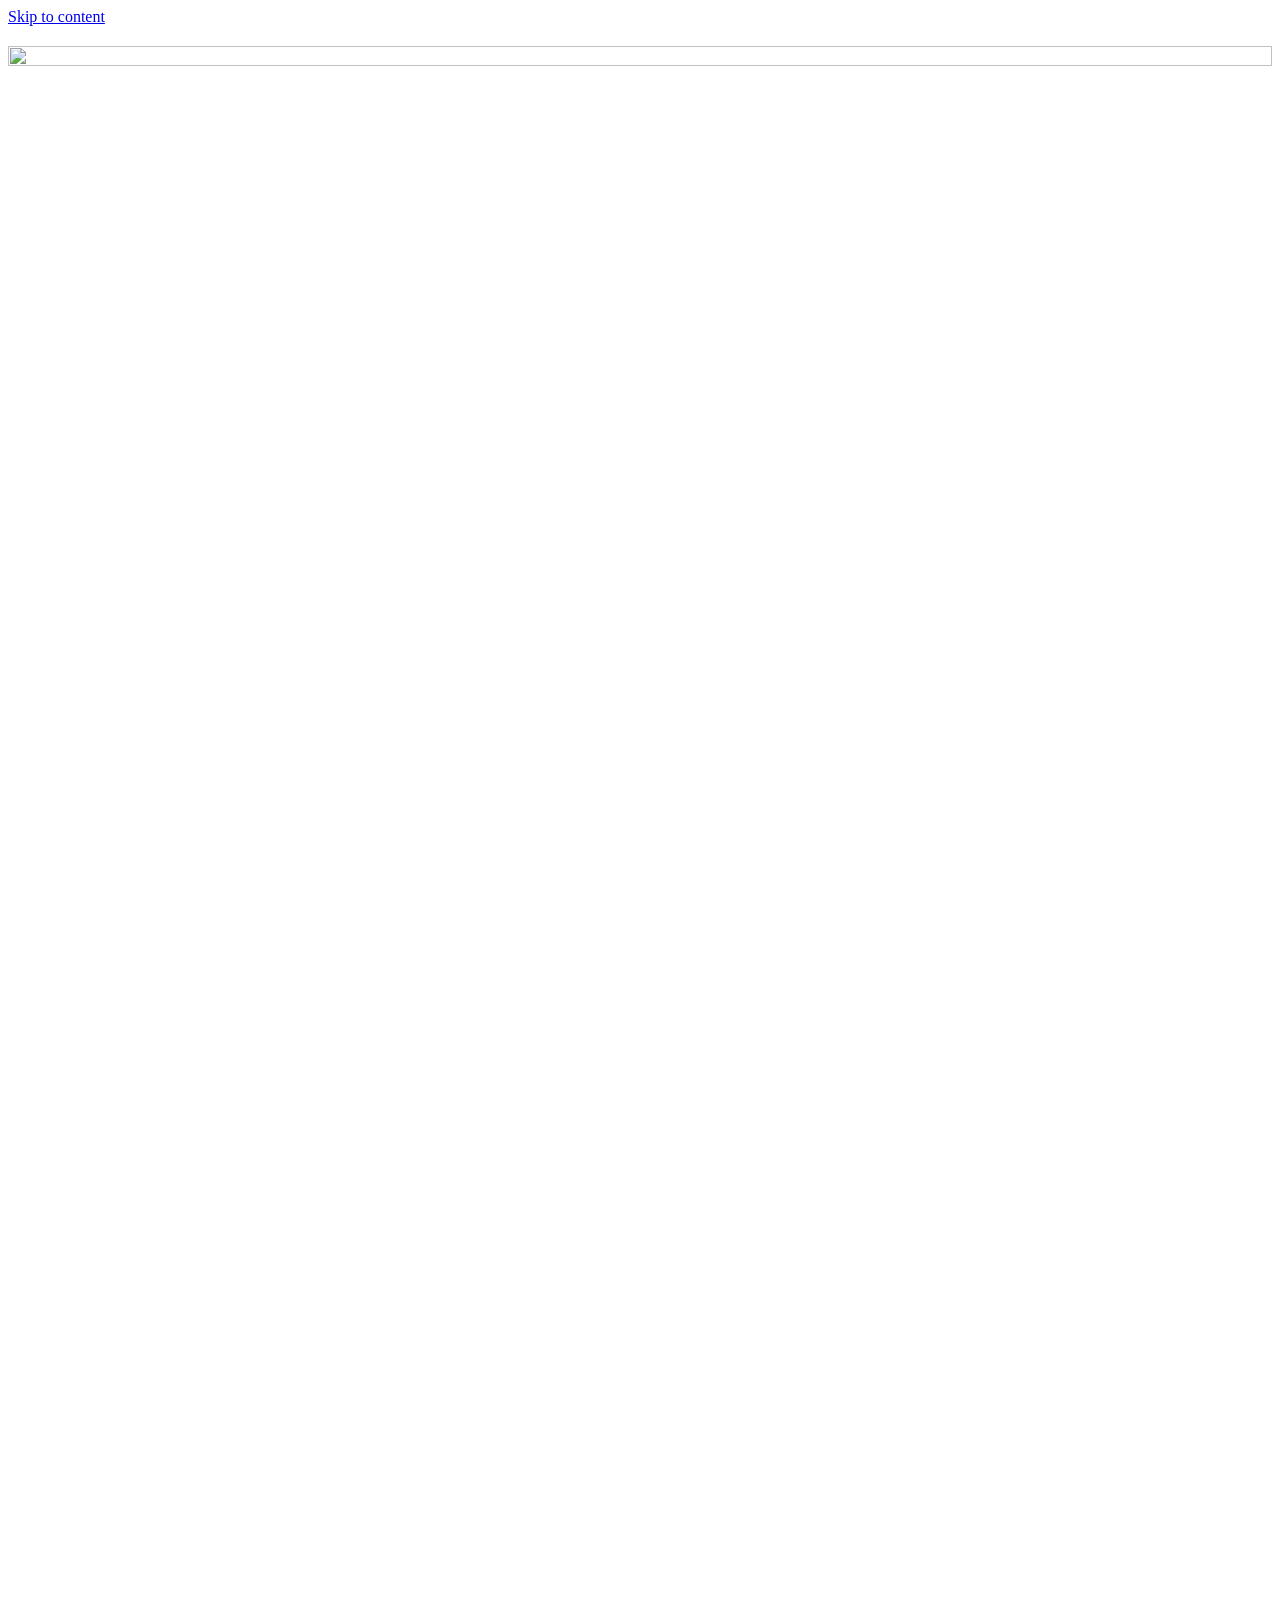
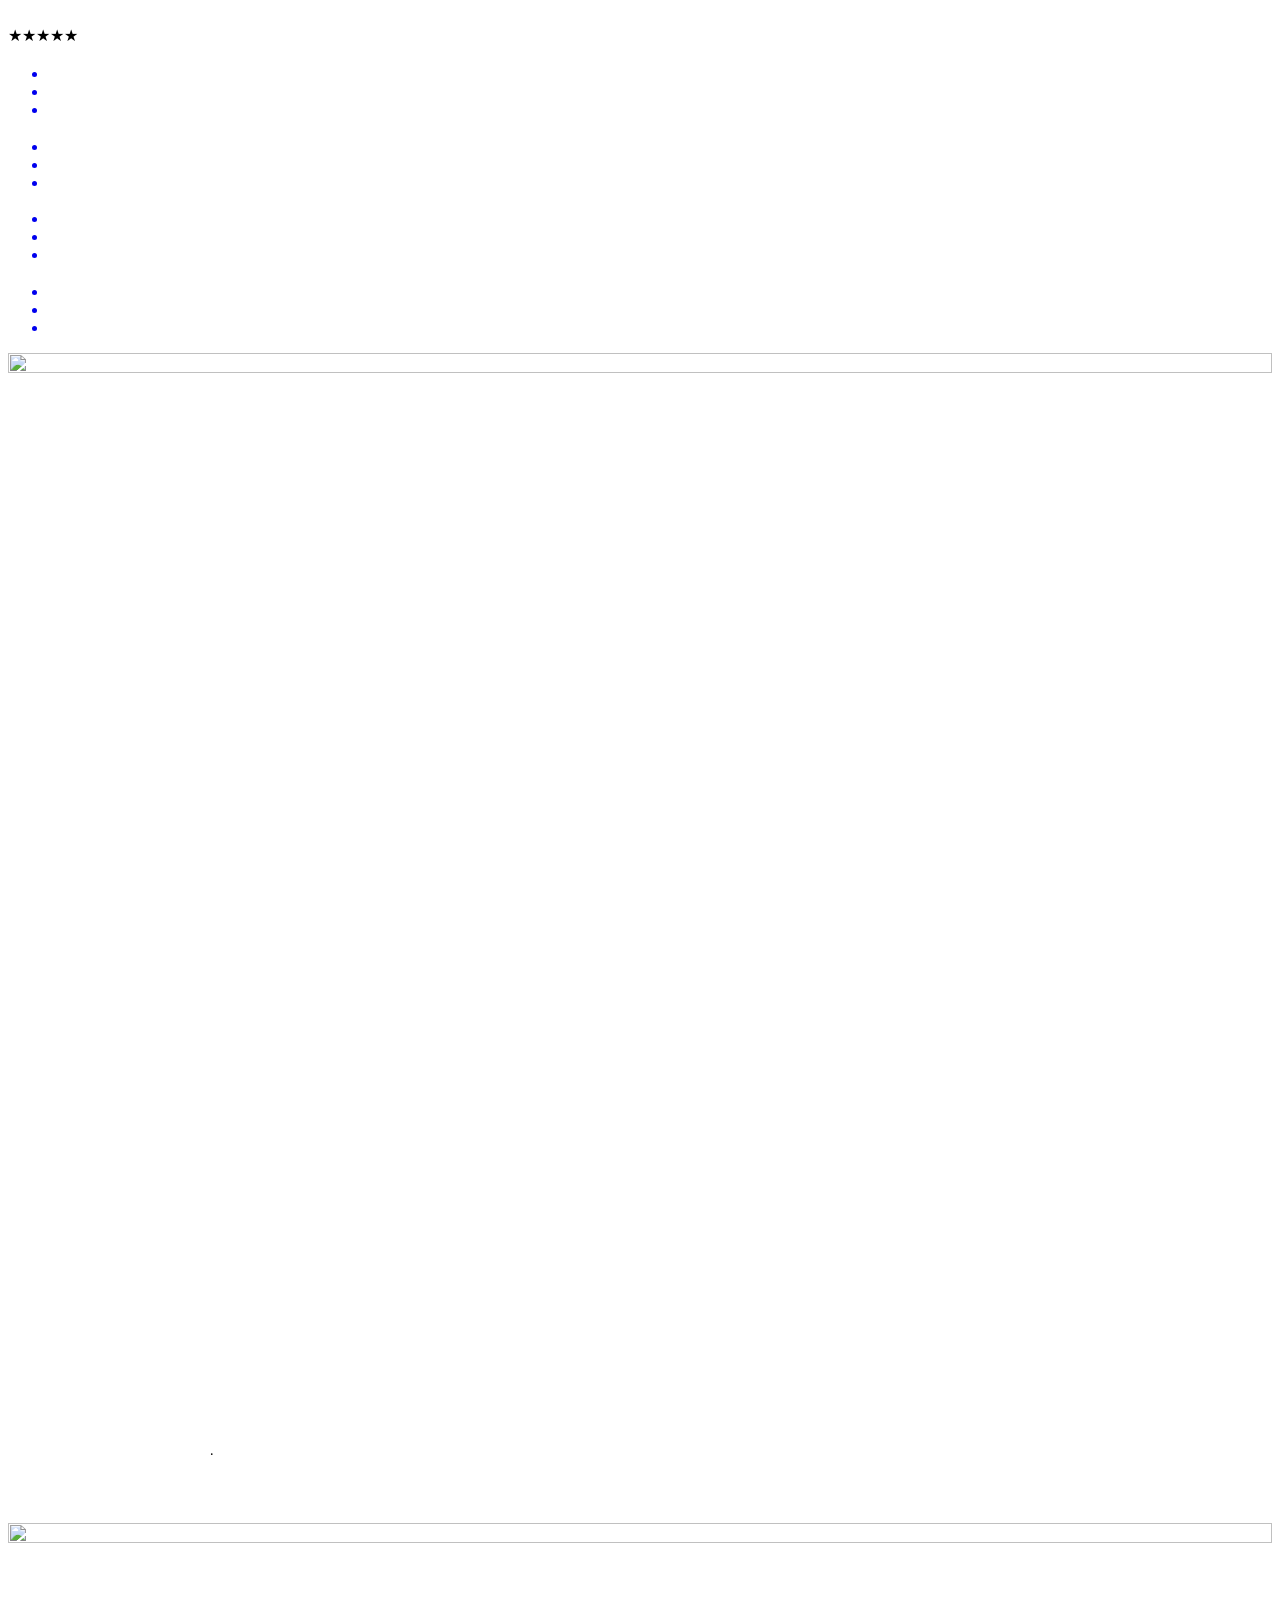
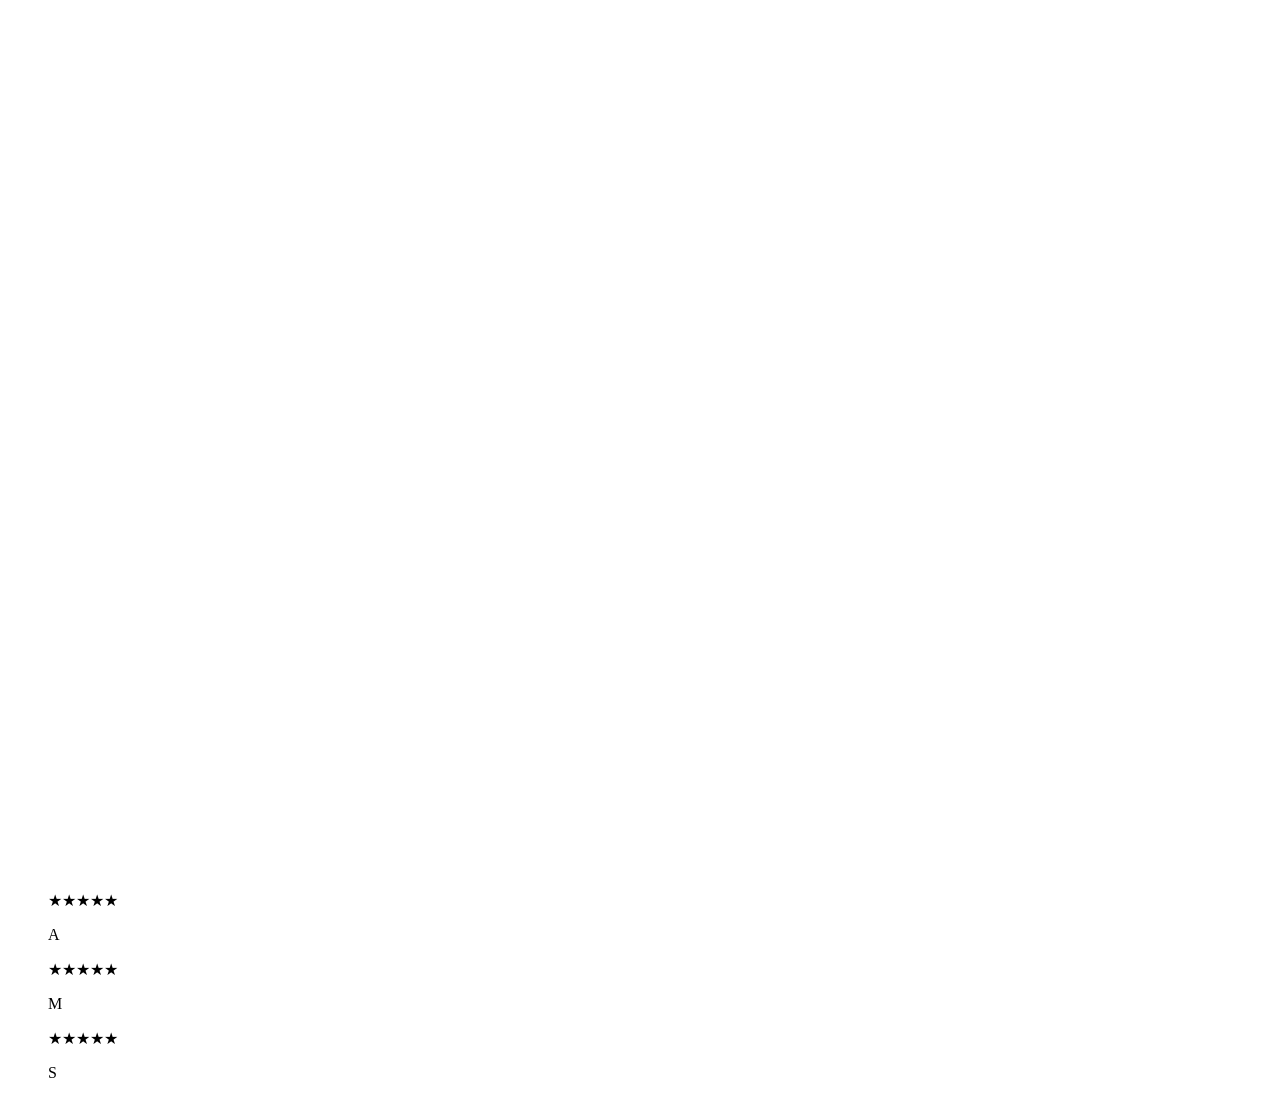
==== index.html @ 70709f26 "Add files via upload" ====
<!DOCTYPE html>
<html lang="en" dir="ltr">
<head>
<meta charset="utf-8">
<meta name="viewport" content="width=device-width, initial-scale=1">
<title data-i18n="home.title">Claris Dental Clinic</title>
<meta name="description" data-i18n-attr="content:home.desc" content="Claris Dental Clinic">
<meta name="theme-color" content="#14110D">
<meta property="og:type" content="website">
<meta property="og:title" data-i18n-attr="content:home.title" content="Claris Dental Clinic">
<meta property="og:description" data-i18n-attr="content:home.desc" content="Claris Dental Clinic">
<link rel="icon" href="assets/img/favicon.svg" type="image/svg+xml">
<link rel="preconnect" href="https://fonts.googleapis.com">
<link rel="preconnect" href="https://fonts.gstatic.com" crossorigin>
<link href="https://fonts.googleapis.com/css2?family=Bodoni+Moda:ital,opsz,wght@0,6..96,400..700;1,6..96,400..600&family=IBM+Plex+Sans+Arabic:wght@300;400;500;600;700&family=Inter:wght@300..700&family=Reem+Kufi:wght@400..700&display=swap" rel="stylesheet">
<link rel="stylesheet" href="assets/css/style.css">
</head>
<body data-page="index.html">
<a class="skip" href="#main">Skip to content</a>
<div id="siteHeaderMount"></div>
<main id="main">

<!-- ================= HERO ================= -->
<section class="hero">
  <div class="container hero__inner">
    <div class="reveal">
      <p class="hero__tagline" data-i18n="brand.tagline"></p>
      <h1 class="h1" data-i18n="home.hero.title"></h1>
      <p class="lead" data-i18n="home.hero.lead"></p>
      <div class="hero__actions">
        <a href="contact.html" class="btn btn--lg" data-i18n="cta.book"></a>
        <a href="cases.html" class="btn btn--ghost btn--lg" data-i18n="cta.viewCases"></a>
      </div>
      <div class="hero__trust">
        <div><b data-count data-i18n="home.stat1n"></b><span data-i18n="home.stat1"></span></div>
        <div><b data-count data-i18n="home.stat2n"></b><span data-i18n="home.stat2"></span></div>
        <div><b data-i18n="home.stat3n"></b><span data-i18n="home.stat3"></span></div>
      </div>
    </div>
    <div class="hero__media reveal" data-d="2">
      <img src="assets/img/clinic/hero.jpg" alt="" style="border-radius:var(--r-xl);aspect-ratio:4/5;object-fit:cover;box-shadow:var(--shadow-lg);width:100%">
      <div class="hero__badge">
        <div>
          <div class="stars">★★★★★</div>
          <b data-i18n="home.hero.badgeTitle"></b>
          <span data-i18n="home.hero.badgeSub"></span>
        </div>
      </div>
    </div>
  </div>
</section>

<!-- ================= SERVICES ================= -->
<section class="section section--alt">
  <div class="container">
    <div class="shead shead--split reveal">
      <div>
        <p class="eyebrow" data-i18n="home.svc.eyebrow"></p>
        <h2 class="h2" data-i18n="home.svc.title"></h2>
        <p class="lead" style="margin-top:18px" data-i18n="home.svc.lead"></p>
      </div>
      <a href="services.html" class="link-arrow"><span data-i18n="cta.allServices"></span><span data-icon="arrow"></span></a>
    </div>
    <div class="grid g-4">
      <a href="services.html#cosmetic" class="card reveal" data-d="1">
        <div class="card__icon" data-icon="tooth"></div>
        <h3 data-i18n="svc.cos.name"></h3>
        <p data-i18n="svc.cos.desc"></p>
        <ul class="card__list">
          <li data-i18n="svc.cos.l1"></li><li data-i18n="svc.cos.l3"></li><li data-i18n="svc.cos.l4"></li>
        </ul>
        <span class="link-arrow"><span data-i18n="common.learnMore"></span><span data-icon="arrow"></span></span>
      </a>
      <a href="services.html#implants" class="card reveal" data-d="2">
        <div class="card__icon" data-icon="implant"></div>
        <h3 data-i18n="svc.imp.name"></h3>
        <p data-i18n="svc.imp.desc"></p>
        <ul class="card__list">
          <li data-i18n="svc.imp.l1"></li><li data-i18n="svc.imp.l3"></li><li data-i18n="svc.imp.l4"></li>
        </ul>
        <span class="link-arrow"><span data-i18n="common.learnMore"></span><span data-icon="arrow"></span></span>
      </a>
      <a href="services.html#ortho" class="card reveal" data-d="3">
        <div class="card__icon" data-icon="align"></div>
        <h3 data-i18n="svc.ort.name"></h3>
        <p data-i18n="svc.ort.desc"></p>
        <ul class="card__list">
          <li data-i18n="svc.ort.l1"></li><li data-i18n="svc.ort.l2"></li><li data-i18n="svc.ort.l4"></li>
        </ul>
        <span class="link-arrow"><span data-i18n="common.learnMore"></span><span data-icon="arrow"></span></span>
      </a>
      <a href="services.html#general" class="card reveal" data-d="4">
        <div class="card__icon" data-icon="shield"></div>
        <h3 data-i18n="svc.gen.name"></h3>
        <p data-i18n="svc.gen.desc"></p>
        <ul class="card__list">
          <li data-i18n="svc.gen.l1"></li><li data-i18n="svc.gen.l2"></li><li data-i18n="svc.gen.l4"></li>
        </ul>
        <span class="link-arrow"><span data-i18n="common.learnMore"></span><span data-icon="arrow"></span></span>
      </a>
    </div>
  </div>
</section>

<!-- ================= WHY ================= -->
<section class="section">
  <div class="container split">
    <div class="reveal">
      <img src="assets/img/clinic/room.jpg" alt="" style="border-radius:var(--r-xl);aspect-ratio:4/3;object-fit:cover;width:100%;box-shadow:var(--shadow)">
    </div>
    <div class="reveal" data-d="2">
      <p class="eyebrow" data-i18n="home.why.eyebrow"></p>
      <h2 class="h2" data-i18n="home.why.title"></h2>
      <p class="lead" style="margin-top:18px" data-i18n="home.why.lead"></p>
      <div class="ticks">
        <div class="tick"><span data-icon="check"></span><span><b data-i18n="home.why.p1"></b><br><span class="muted" data-i18n="home.why.p1d"></span></span></div>
        <div class="tick"><span data-icon="check"></span><span><b data-i18n="home.why.p2"></b><br><span class="muted" data-i18n="home.why.p2d"></span></span></div>
        <div class="tick"><span data-icon="check"></span><span><b data-i18n="home.why.p3"></b><br><span class="muted" data-i18n="home.why.p3d"></span></span></div>
        <div class="tick"><span data-icon="check"></span><span><b data-i18n="home.why.p4"></b><br><span class="muted" data-i18n="home.why.p4d"></span></span></div>
      </div>
    </div>
  </div>
</section>

<!-- ================= BEFORE / AFTER ================= -->
<section class="section section--alt">
  <div class="container">
    <div class="shead shead--center reveal">
      <p class="eyebrow" data-i18n="home.ba.eyebrow"></p>
      <h2 class="h2" data-i18n="home.ba.title"></h2>
      <p class="lead" data-i18n="home.ba.lead"></p>
    </div>
    <div class="reveal" data-d="2" style="max-width:860px;margin-inline:auto">
      <div class="ba">
        <img class="ba__img" src="assets/img/cases/case-01-before.jpg" alt="">
        <img class="ba__img ba__after" src="assets/img/cases/case-01-after.jpg" alt="">
        <span class="ba__tag ba__tag--b" data-i18n="common.before"></span>
        <span class="ba__tag ba__tag--a" data-i18n="common.after"></span>
        <span class="ba__handle"></span>
        <span class="ba__knob" data-icon="drag"></span>
      </div>
      <p class="muted center" style="margin-top:16px;font-size:14px"><span data-i18n="home.ba.case"></span> · <span data-i18n="common.drag"></span></p>
      <div class="center" style="margin-top:26px"><a href="cases.html" class="btn btn--ghost" data-i18n="cta.viewCases"></a></div>
    </div>
  </div>
</section>

<!-- ================= STEPS ================= -->
<section class="section">
  <div class="container split" style="align-items:start">
    <div class="reveal">
      <p class="eyebrow" data-i18n="home.steps.eyebrow"></p>
      <h2 class="h2" data-i18n="home.steps.title"></h2>
      <img src="assets/img/clinic/tech.jpg" alt="" style="border-radius:var(--r-xl);aspect-ratio:4/3;object-fit:cover;width:100%;margin-top:34px;box-shadow:var(--shadow-sm)">
    </div>
    <div class="steps reveal" data-d="2">
      <div class="step"><div class="step__n"></div><div><h3 data-i18n="home.steps.s1"></h3><p data-i18n="home.steps.s1d"></p></div></div>
      <div class="step"><div class="step__n"></div><div><h3 data-i18n="home.steps.s2"></h3><p data-i18n="home.steps.s2d"></p></div></div>
      <div class="step"><div class="step__n"></div><div><h3 data-i18n="home.steps.s3"></h3><p data-i18n="home.steps.s3d"></p></div></div>
      <div class="step"><div class="step__n"></div><div><h3 data-i18n="home.steps.s4"></h3><p data-i18n="home.steps.s4d"></p></div></div>
    </div>
  </div>
</section>

<!-- ================= TESTIMONIALS ================= -->
<section class="section section--alt">
  <div class="container">
    <div class="shead shead--center reveal">
      <p class="eyebrow" data-i18n="home.testi.eyebrow"></p>
      <h2 class="h2" data-i18n="home.testi.title"></h2>
      <p class="lead" data-i18n="home.testi.lead"></p>
    </div>
    <div class="grid g-3">
      <blockquote class="quote reveal" data-d="1">
        <div class="stars">★★★★★</div><p data-i18n="home.testi.q1"></p>
        <footer><span class="avatar">A</span><span><cite data-i18n="home.testi.n1"></cite><small data-i18n="home.testi.r1"></small></span></footer>
      </blockquote>
      <blockquote class="quote reveal" data-d="2">
        <div class="stars">★★★★★</div><p data-i18n="home.testi.q2"></p>
        <footer><span class="avatar">M</span><span><cite data-i18n="home.testi.n2"></cite><small data-i18n="home.testi.r2"></small></span></footer>
      </blockquote>
      <blockquote class="quote reveal" data-d="3">
        <div class="stars">★★★★★</div><p data-i18n="home.testi.q3"></p>
        <footer><span class="avatar">S</span><span><cite data-i18n="home.testi.n3"></cite><small data-i18n="home.testi.r3"></small></span></footer>
      </blockquote>
    </div>
  </div>
</section>

<!-- ================= CTA ================= -->
<section class="section section--tight">
  <div class="container">
    <div class="cta reveal">
      <div class="cta__inner">
        <div>
          
          <h2 class="h2" data-i18n="home.cta.title"></h2>
          <p data-i18n="home.cta.lead"></p>
        </div>
        <div class="cta__actions">
          <a href="contact.html" class="btn btn--light btn--lg" data-i18n="cta.book"></a>
          <a href="#" data-href="wa" class="btn btn--outline-light btn--lg" data-i18n="cta.whatsapp"></a>
        </div>
      </div>
    </div>
  </div>
</section>
</main>
<div id="siteFooterMount"></div>
<script src="assets/js/main.js" defer></script>
<script src="assets/js/i18n.js" defer></script>
</body>
</html>
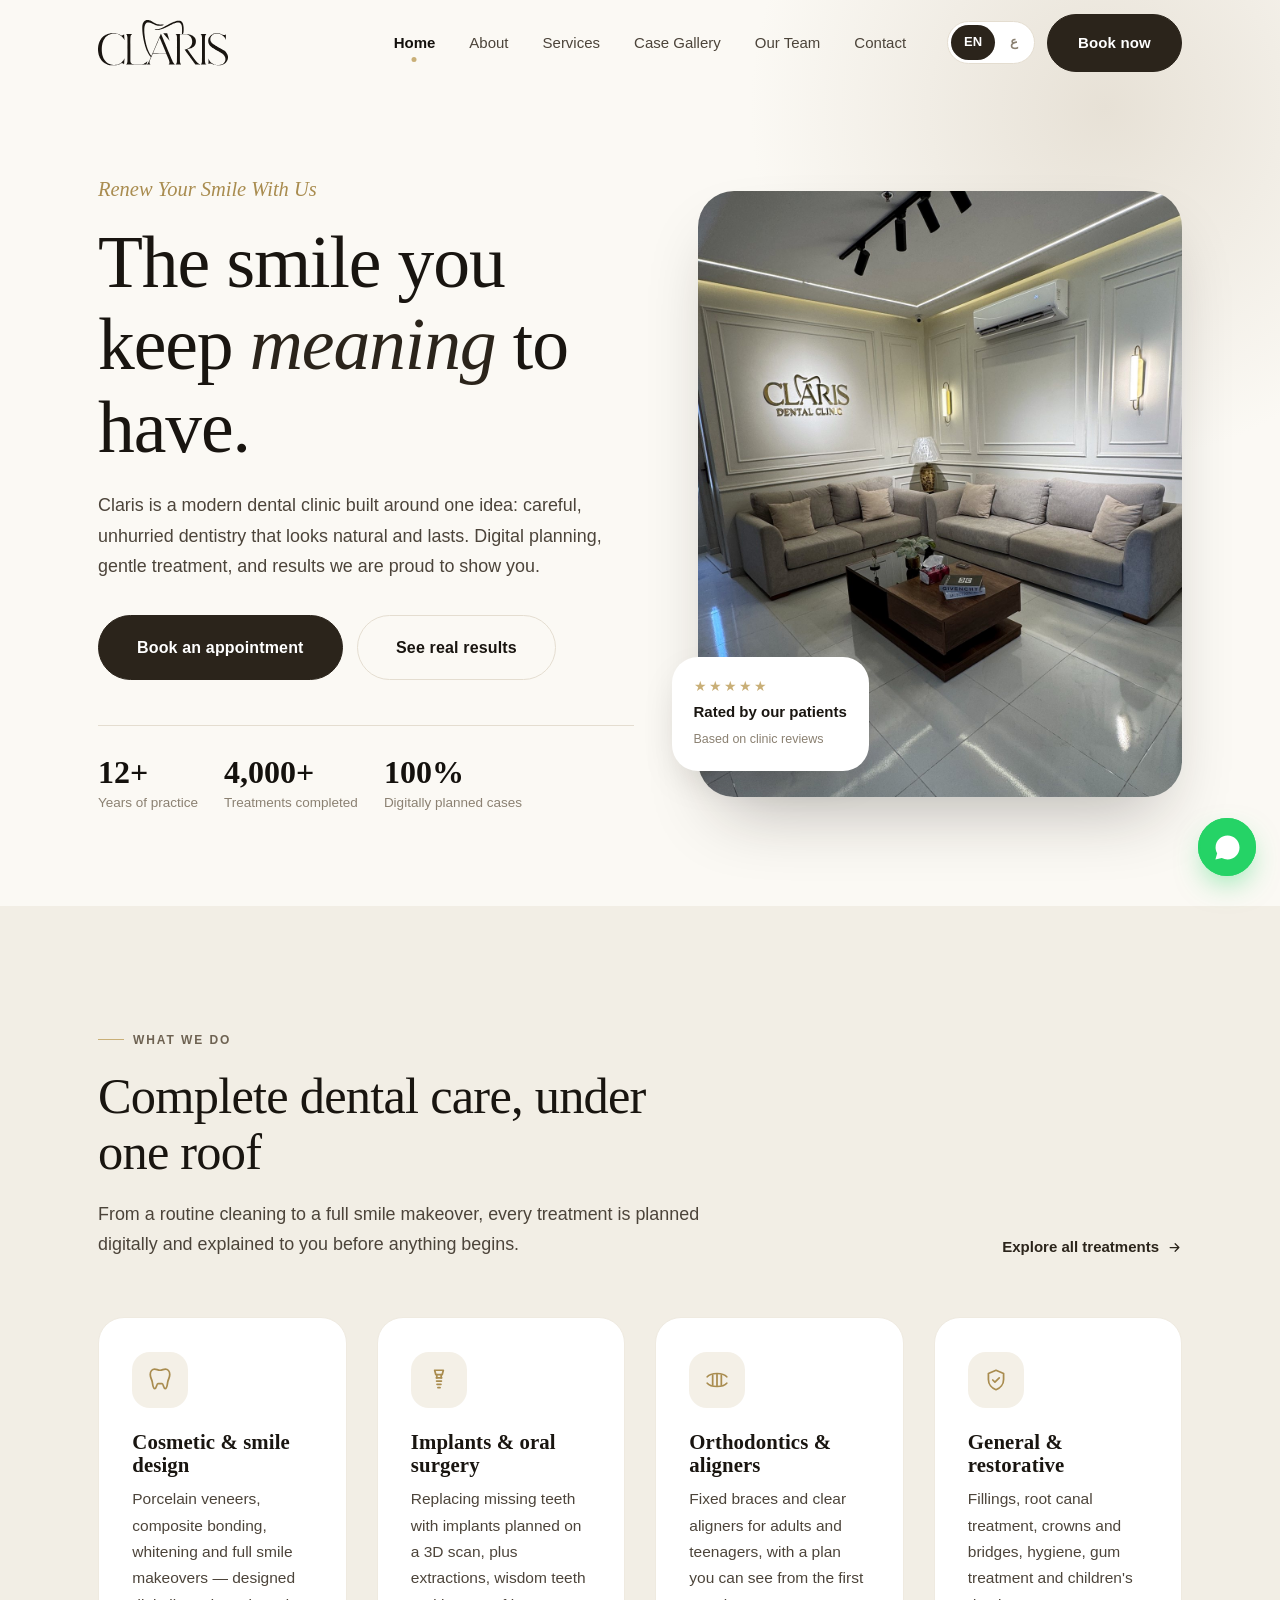
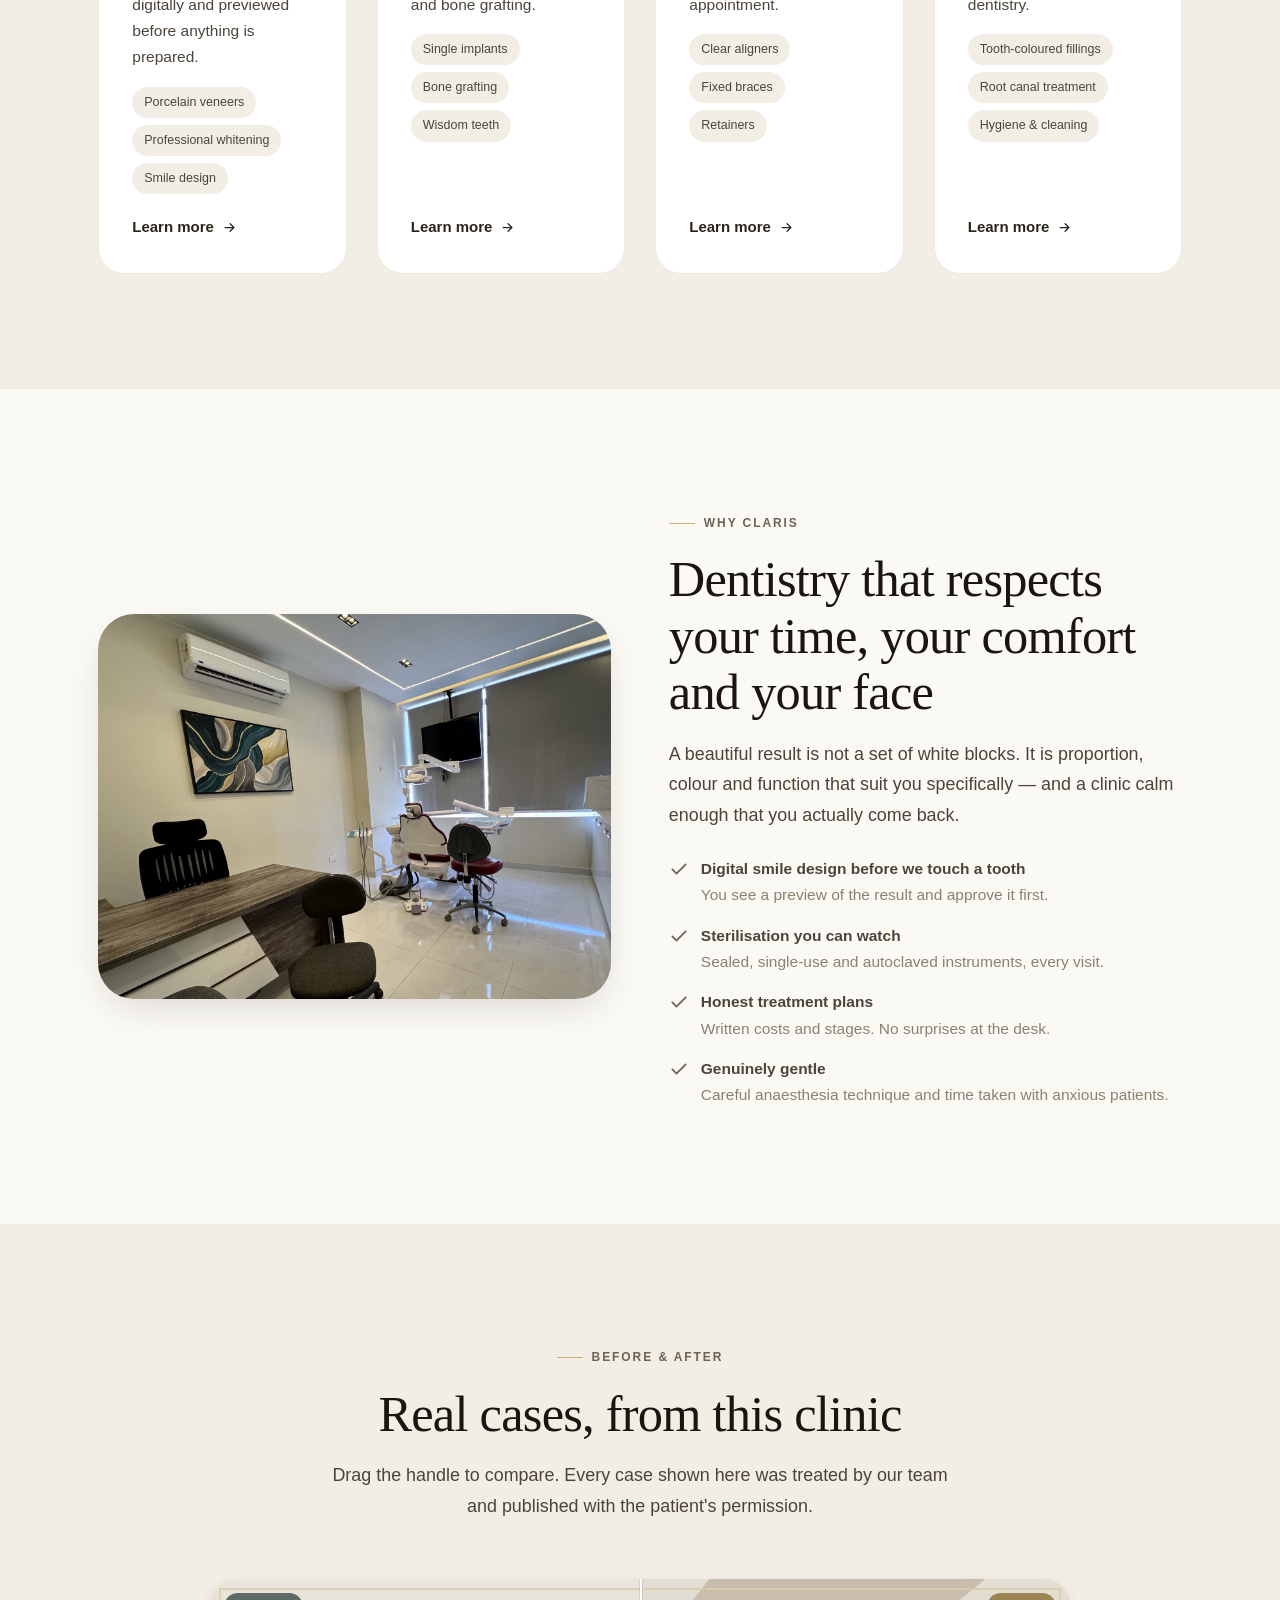
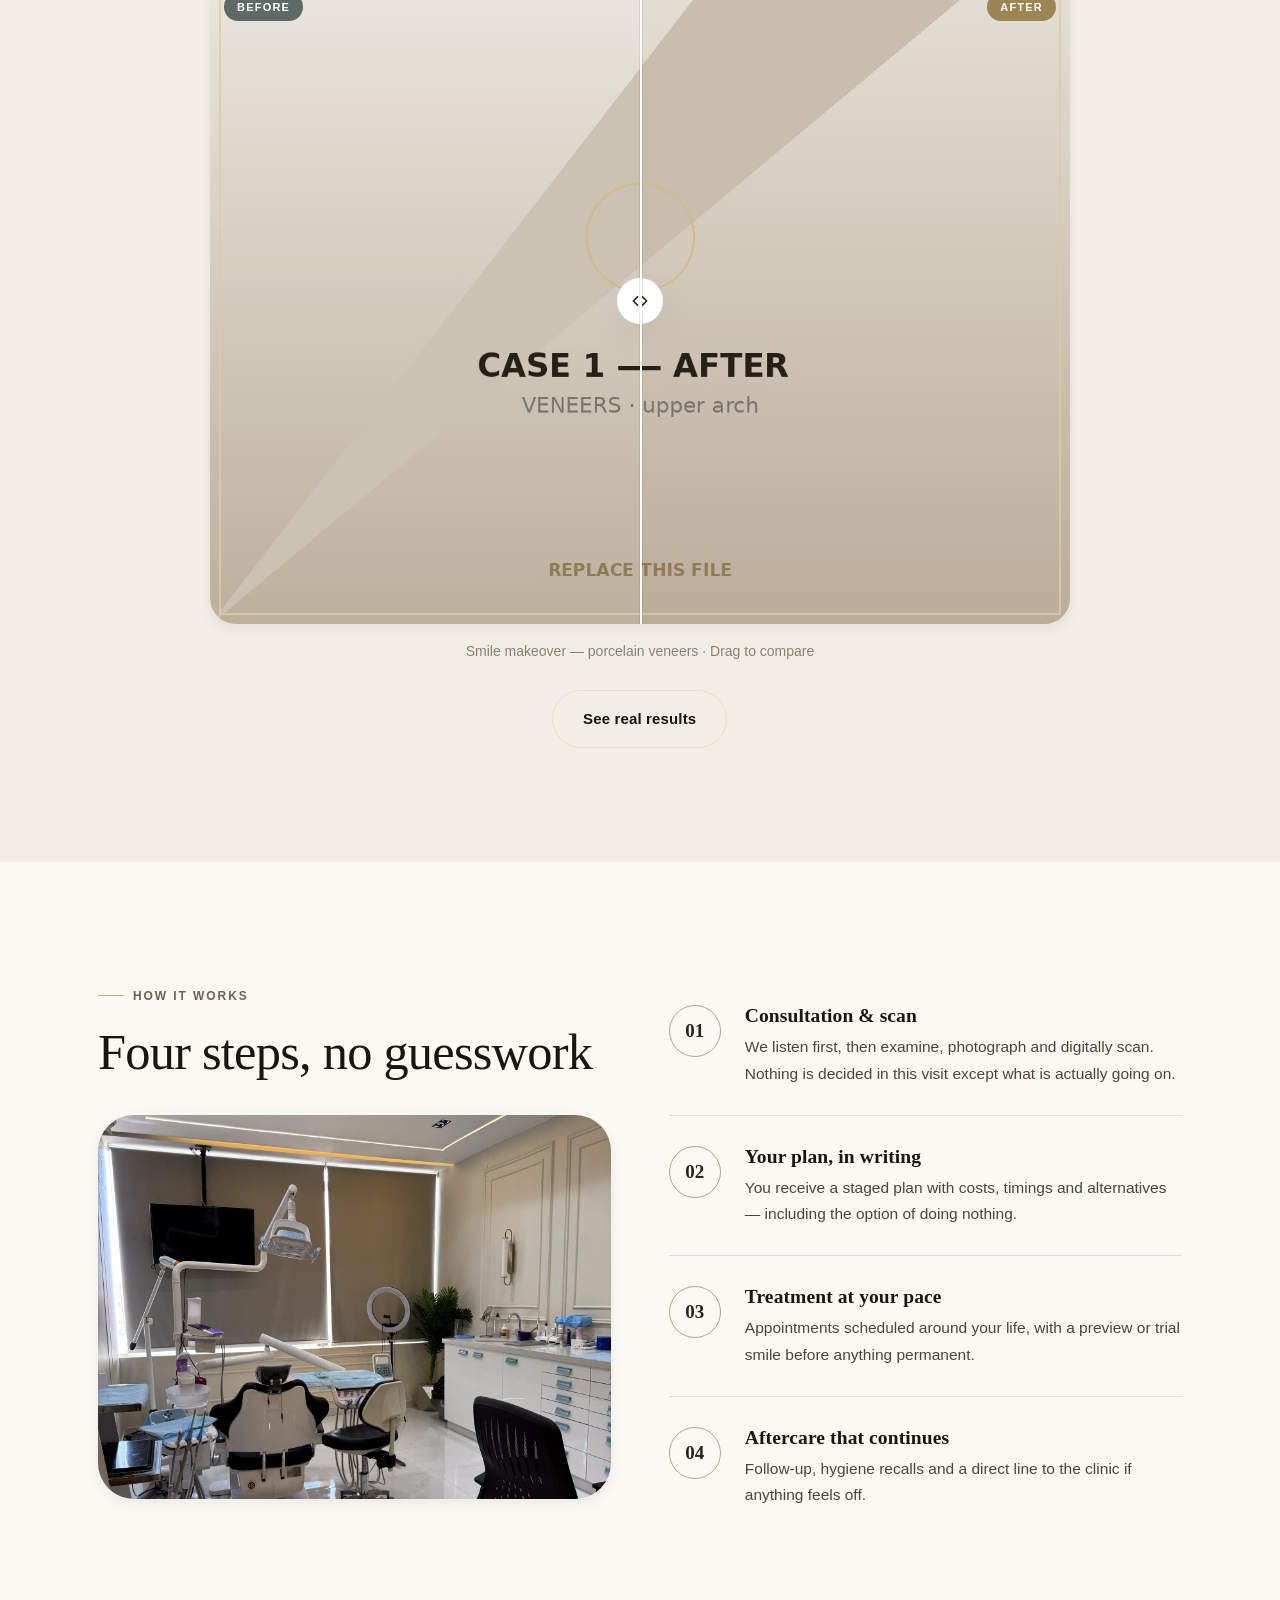
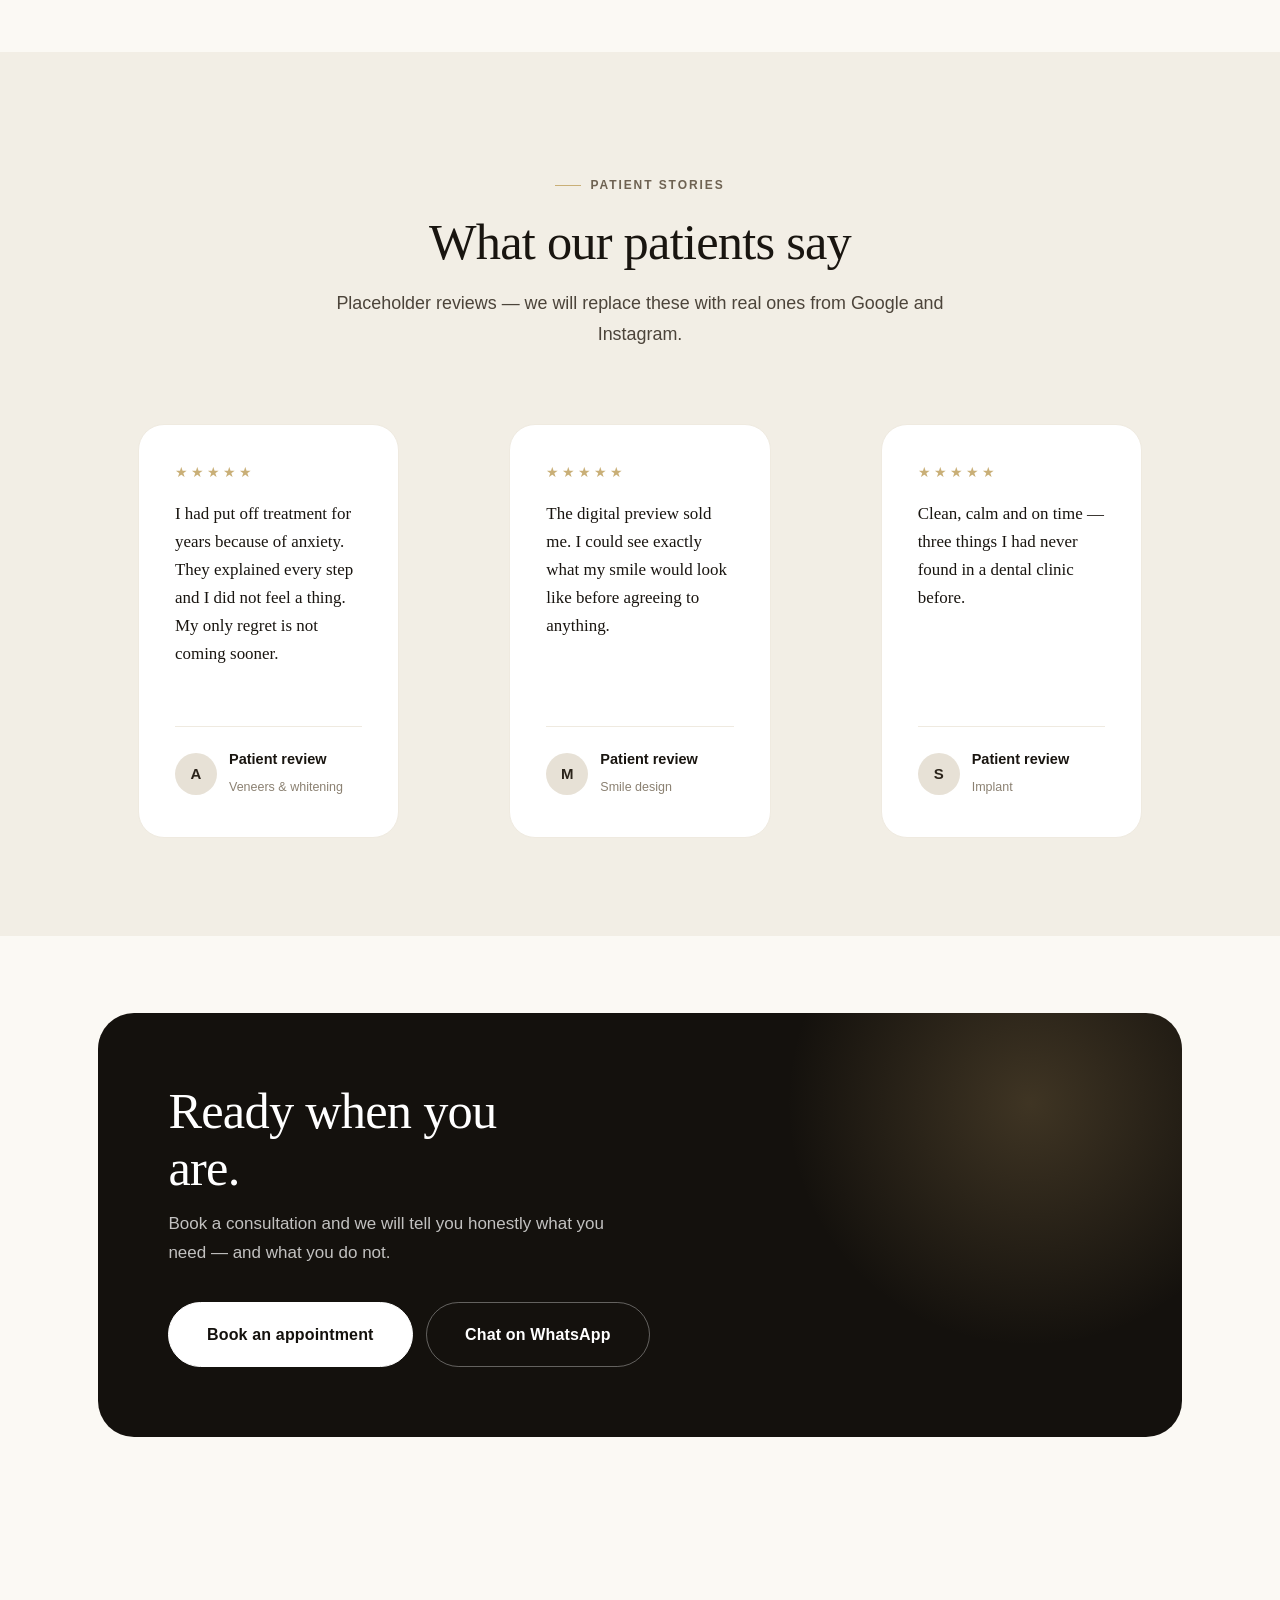
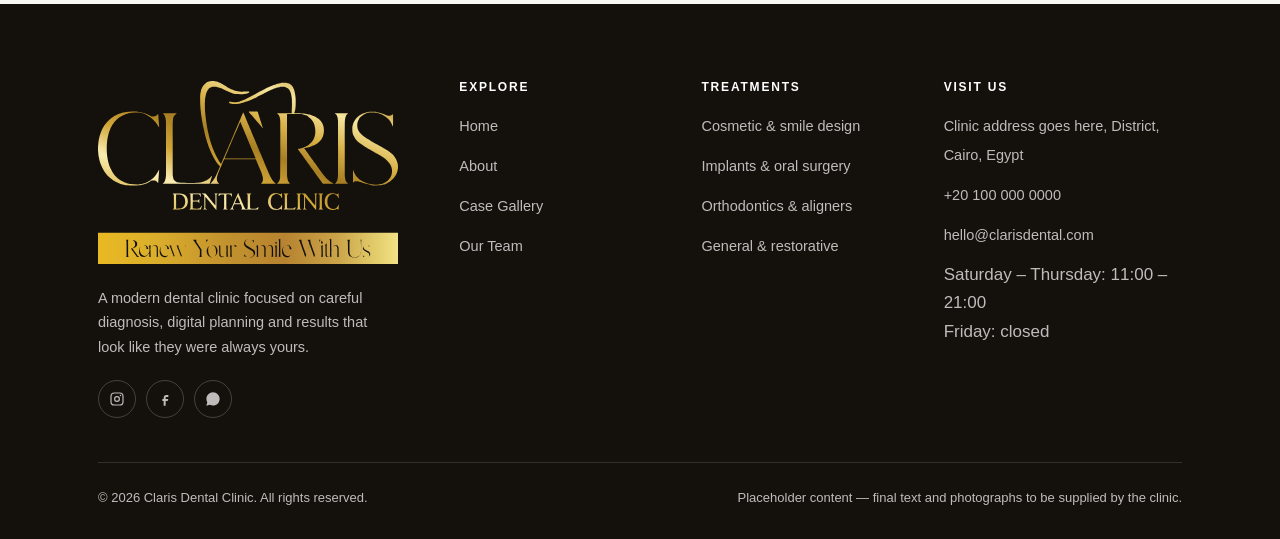
==== commit d4997f60: "Add files via upload" ====
--- a/index.html
+++ b/index.html
@@ -38,7 +38,7 @@
       </div>
     </div>
     <div class="hero__media reveal" data-d="2">
-      <img src="assets/img/clinic/hero.jpg" alt="" style="border-radius:var(--r-xl);aspect-ratio:4/5;object-fit:cover;box-shadow:var(--shadow-lg);width:100%">
+      <img src="assets/img/clinic/hero.jpg" alt="The waiting area at Claris Dental Clinic" width="1200" height="1500" style="border-radius:var(--r-xl);aspect-ratio:4/5;object-fit:cover;box-shadow:var(--shadow-lg);width:100%;height:auto">
       <div class="hero__badge">
         <div>
           <div class="stars">★★★★★</div>
@@ -106,7 +106,7 @@
 <section class="section">
   <div class="container split">
     <div class="reveal">
-      <img src="assets/img/clinic/room.jpg" alt="" style="border-radius:var(--r-xl);aspect-ratio:4/3;object-fit:cover;width:100%;box-shadow:var(--shadow)">
+      <img src="assets/img/clinic/room.jpg" alt="A treatment room at Claris Dental Clinic" loading="lazy" width="1600" height="1200" style="border-radius:var(--r-xl);aspect-ratio:4/3;object-fit:cover;width:100%;box-shadow:var(--shadow);height:auto">
     </div>
     <div class="reveal" data-d="2">
       <p class="eyebrow" data-i18n="home.why.eyebrow"></p>
@@ -151,7 +151,7 @@
     <div class="reveal">
       <p class="eyebrow" data-i18n="home.steps.eyebrow"></p>
       <h2 class="h2" data-i18n="home.steps.title"></h2>
-      <img src="assets/img/clinic/tech.jpg" alt="" style="border-radius:var(--r-xl);aspect-ratio:4/3;object-fit:cover;width:100%;margin-top:34px;box-shadow:var(--shadow-sm)">
+      <img src="assets/img/clinic/tech.jpg" alt="Treatment room and equipment at Claris Dental Clinic" loading="lazy" width="1600" height="1200" style="border-radius:var(--r-xl);aspect-ratio:4/3;object-fit:cover;width:100%;margin-top:34px;box-shadow:var(--shadow-sm);height:auto">
     </div>
     <div class="steps reveal" data-d="2">
       <div class="step"><div class="step__n"></div><div><h3 data-i18n="home.steps.s1"></h3><p data-i18n="home.steps.s1d"></p></div></div>
--- a/assets/css/style.css
+++ b/assets/css/style.css
@@ -0,0 +1,530 @@
+/* ==========================================================================
+   Claris Dental — Design System
+   Every colour, font and radius is a token below. To re-brand the whole
+   site, change ONLY the :root block. Nothing else needs to be touched.
+   ========================================================================== */
+
+:root{
+  /* --- BRAND — taken from the clinic logo and the clinic's colour codes ---
+     #C1B8A6 greige · #B8A28F taupe · #C9AF77 gold · logo black          */
+  --brand-900:#14110D;   /* logo black — dark sections, footer          */
+  --brand-800:#1E1913;
+  --brand-700:#2B241B;   /* primary button                              */
+  --brand-500:#6E6252;   /* muted brand text                            */
+  --brand-300:#B8A28F;   /* clinic taupe — borders, dividers            */
+  --brand-100:#E7E1D6;
+  --brand-50:#F4F0E7;
+
+  --sand:#C1B8A6;        /* clinic greige                               */
+  --accent-700:#8E7238;
+  --accent-600:#A98C4F;  /* gold, dark enough for text on cream         */
+  --accent-500:#C9AF77;  /* clinic gold                                 */
+  --accent-200:#E7D8B4;
+  --accent-50:#F8F2E4;
+
+  /* --- NEUTRALS --- */
+  --bg:#FBF9F4;
+  --surface:#FFFFFF;
+  --surface-2:#F2EEE5;
+  --ink:#191510;
+  --ink-2:#4C443A;
+  --muted:#8B8172;
+  --line:#E4DDD0;
+  --line-soft:#EFEAE0;
+
+  /* --- TYPE --- */
+  --font-display:'Bodoni Moda', 'Didot', 'Times New Roman', Georgia, serif;
+  --font-body:'Inter', -apple-system, BlinkMacSystemFont, 'Segoe UI', sans-serif;
+  --font-display-ar:'Reem Kufi', 'Segoe UI', Tahoma, sans-serif;
+  --font-body-ar:'IBM Plex Sans Arabic', 'Segoe UI', Tahoma, sans-serif;
+
+  /* --- SHAPE + DEPTH --- */
+  --r-sm:10px;
+  --r:16px;
+  --r-lg:26px;
+  --r-xl:36px;
+  --shadow-xs:0 1px 2px rgba(25,21,16,.06);
+  --shadow-sm:0 4px 14px rgba(25,21,16,.07);
+  --shadow:0 14px 40px -12px rgba(25,21,16,.18);
+  --shadow-lg:0 34px 70px -24px rgba(25,21,16,.30);
+
+  /* --- LAYOUT --- */
+  --container:1180px;
+  --gutter:clamp(20px, 5vw, 48px);
+  --header-h:86px;
+
+  --gold-grad:linear-gradient(100deg,#8E7238 0%,#D9BE84 20%,#F0E0B6 38%,#C9AF77 58%,#9A7F44 78%,#E3CB93 100%);
+
+  --ease:cubic-bezier(.22,1,.36,1);
+  --t:.45s var(--ease);
+}
+
+/* ==========================  RESET  ====================================== */
+*,*::before,*::after{box-sizing:border-box;}
+html{-webkit-text-size-adjust:100%;scroll-behavior:smooth;scroll-padding-top:calc(var(--header-h) + 20px);}
+body{
+  margin:0;background:var(--bg);color:var(--ink);
+  font-family:var(--font-body);font-size:17px;line-height:1.7;font-weight:400;
+  -webkit-font-smoothing:antialiased;overflow-x:hidden;
+}
+img,svg,video{max-width:100%;display:block;}
+a{color:inherit;text-decoration:none;}
+button,input,select,textarea{font:inherit;color:inherit;}
+h1,h2,h3,h4{margin:0;font-family:var(--font-display);font-weight:500;line-height:1.12;letter-spacing:-.015em;}
+p{margin:0;}
+ul{margin:0;padding:0;list-style:none;}
+::selection{background:var(--brand-100);color:var(--brand-900);}
+
+/* Arabic / RTL typography swap */
+[dir="rtl"] body{font-family:var(--font-body-ar);line-height:1.85;}
+[dir="rtl"] h1,[dir="rtl"] h2,[dir="rtl"] h3,[dir="rtl"] h4{font-family:var(--font-display-ar);letter-spacing:0;line-height:1.3;font-weight:500;}
+[dir="rtl"] .eyebrow{letter-spacing:.06em;}
+
+/* ==========================  UTILITIES  ================================== */
+.container{width:100%;max-width:var(--container);margin-inline:auto;padding-inline:var(--gutter);}
+.section{padding-block:clamp(64px,9vw,124px);}
+.section--tight{padding-block:clamp(48px,6vw,84px);}
+.section--alt{background:var(--surface-2);}
+.section--brand{background:var(--brand-900);color:#fff;}
+.center{text-align:center;}
+
+.eyebrow{
+  display:inline-flex;align-items:center;gap:9px;
+  font-family:var(--font-body);font-size:12px;font-weight:600;
+  letter-spacing:.16em;text-transform:uppercase;color:var(--brand-500);margin:0 0 18px;
+}
+[dir="rtl"] .eyebrow{font-family:var(--font-body-ar);text-transform:none;font-size:13px;}
+.eyebrow::before{content:"";width:26px;height:1px;background:var(--accent-500);flex:none;}
+.section--brand .eyebrow{color:var(--accent-500);}
+
+.h1{font-size:clamp(2.6rem,6.2vw,4.6rem);}
+.h2{font-size:clamp(2rem,4.2vw,3.15rem);}
+.h3{font-size:clamp(1.35rem,2.2vw,1.7rem);}
+.lead{font-size:clamp(1.02rem,1.4vw,1.16rem);color:var(--ink-2);max-width:62ch;}
+.muted{color:var(--muted);}
+.section--brand .lead,.section--brand .muted{color:rgba(255,255,255,.76);}
+
+.stack>*+*{margin-top:var(--sp,18px)}
+.grid{display:grid;gap:clamp(18px,2.4vw,30px);}
+.g-2{grid-template-columns:repeat(2,1fr);}
+.g-3{grid-template-columns:repeat(3,1fr);}
+.g-4{grid-template-columns:repeat(4,1fr);}
+@media(max-width:980px){.g-3,.g-4{grid-template-columns:repeat(2,1fr);}}
+@media(max-width:620px){.g-2,.g-3,.g-4{grid-template-columns:1fr;}}
+
+/* ==========================  BUTTONS  ==================================== */
+.btn{
+  --btn-bg:var(--brand-700);--btn-fg:#fff;--btn-bd:var(--brand-700);
+  display:inline-flex;align-items:center;justify-content:center;gap:10px;
+  padding:15px 30px;border-radius:100px;border:1px solid var(--btn-bd);
+  background:var(--btn-bg);color:var(--btn-fg);
+  font-size:15px;font-weight:600;letter-spacing:.01em;cursor:pointer;
+  transition:transform .3s var(--ease),box-shadow .3s var(--ease),background .3s,color .3s,border-color .3s;
+  will-change:transform;
+}
+.btn:hover{transform:translateY(-2px);box-shadow:var(--shadow);}
+.btn:active{transform:translateY(0);}
+.btn--ghost{--btn-bg:transparent;--btn-fg:var(--ink);--btn-bd:var(--line);}
+.btn--ghost:hover{--btn-bd:var(--brand-500);--btn-fg:var(--brand-700);}
+.btn--light{--btn-bg:#fff;--btn-fg:var(--brand-900);--btn-bd:#fff;}
+.btn--outline-light{--btn-bg:transparent;--btn-fg:#fff;--btn-bd:rgba(255,255,255,.34);}
+.btn--outline-light:hover{--btn-bd:#fff;}
+.btn--gold{--btn-bg:var(--accent-500);--btn-fg:#2A2110;--btn-bd:var(--accent-500);}
+.btn--lg{padding:18px 38px;font-size:16px;}
+.btn svg{width:17px;height:17px;flex:none;}
+[dir="rtl"] .btn .icon-arrow{transform:scaleX(-1);}
+
+.link-arrow{
+  display:inline-flex;align-items:center;gap:8px;font-size:15px;font-weight:600;
+  color:var(--brand-700);transition:gap .3s var(--ease);
+}
+.link-arrow:hover{gap:14px;}
+.link-arrow svg{width:15px;height:15px;}
+[dir="rtl"] .link-arrow svg{transform:scaleX(-1);}
+
+/* ==========================  HEADER  ===================================== */
+.header{
+  position:fixed;inset-block-start:0;inset-inline:0;z-index:90;
+  height:var(--header-h);display:flex;align-items:center;
+  background:rgba(250,248,245,0);border-bottom:1px solid transparent;
+  transition:background .4s var(--ease),border-color .4s,height .4s var(--ease),box-shadow .4s;
+}
+.header.is-solid{
+  background:rgba(250,248,245,.88);backdrop-filter:blur(16px);-webkit-backdrop-filter:blur(16px);
+  border-block-end-color:var(--line);height:70px;
+}
+.header__inner{display:flex;align-items:center;gap:26px;width:100%;max-width:var(--container);margin-inline:auto;padding-inline:var(--gutter);}
+.brand{display:flex;align-items:center;gap:13px;margin-inline-end:auto;flex:none;position:relative;z-index:3;}
+.brand__mark{height:46px;width:auto;flex:none;transition:height .4s var(--ease);}
+.header.is-solid .brand__mark{height:38px;}
+@media(max-width:520px){.brand__mark{height:38px;}.header.is-solid .brand__mark{height:34px;}}
+.brand__text{display:flex;flex-direction:column;line-height:1;gap:5px;}
+.brand__name{
+  font-family:var(--font-display);font-size:25px;font-weight:600;letter-spacing:.10em;
+  color:var(--ink);text-transform:uppercase;
+}
+.brand__sub{
+  font-family:var(--font-body);font-size:8.5px;font-weight:600;letter-spacing:.30em;
+  text-transform:uppercase;color:var(--accent-600);
+}
+/* the wordmark is the brand — it stays latin in both languages */
+[dir="rtl"] .brand__name,[dir="rtl"] .brand__sub{font-family:inherit;}
+[dir="rtl"] .brand__name{font-family:var(--font-display);letter-spacing:.10em;}
+[dir="rtl"] .brand__sub{font-family:var(--font-body);letter-spacing:.30em;}
+
+/* full logo lockup — the clinic logo, rebuilt as vector */
+.lockup{display:block;width:100%;max-width:300px;height:auto;}
+.lockup--footer{margin-bottom:22px;}
+
+.nav{display:flex;align-items:center;gap:4px;}
+.nav a{
+  position:relative;padding:9px 15px;border-radius:100px;font-size:15px;font-weight:500;color:var(--ink-2);
+  transition:color .25s,background .25s;
+}
+.nav a:hover{color:var(--brand-700);background:var(--brand-50);}
+.nav a.is-active{color:var(--brand-900);font-weight:600;}
+.nav a.is-active::after{
+  content:"";position:absolute;inset-block-end:2px;inset-inline-start:50%;transform:translateX(-50%);
+  width:5px;height:5px;border-radius:50%;background:var(--accent-500);
+}
+.header__actions{display:flex;align-items:center;gap:12px;flex:none;position:relative;z-index:3;}
+
+.lang{
+  display:inline-flex;align-items:center;background:var(--surface);border:1px solid var(--line);
+  border-radius:100px;padding:3px;gap:2px;
+}
+.lang button{
+  border:0;background:transparent;border-radius:100px;padding:6px 13px;font-size:13px;font-weight:600;
+  color:var(--muted);cursor:pointer;transition:background .3s var(--ease),color .3s;
+}
+.lang button.is-on{background:var(--brand-700);color:#fff;}
+
+.burger{display:none;width:44px;height:44px;border:1px solid var(--line);background:var(--surface);border-radius:12px;cursor:pointer;padding:0;flex-direction:column;align-items:center;justify-content:center;}
+.burger span{display:block;width:18px;height:1.6px;background:var(--ink);border-radius:2px;transition:transform .35s var(--ease),opacity .2s;}
+.burger span+span{margin-top:5px;}
+body.nav-open .burger span:nth-child(1){transform:translateY(6.6px) rotate(45deg);}
+body.nav-open .burger span:nth-child(2){opacity:0;}
+body.nav-open .burger span:nth-child(3){transform:translateY(-6.6px) rotate(-45deg);}
+
+@media(max-width:1040px){
+  .burger{display:flex;}
+  .nav{
+    position:fixed;inset-block-start:0;inset-inline-end:0;height:100dvh;width:min(340px,86vw);
+    flex-direction:column;align-items:stretch;justify-content:center;gap:6px;
+    background:var(--surface);padding:calc(var(--header-h) + 20px) 26px 32px;box-shadow:var(--shadow-lg);
+    transform:translateX(110%);transition:transform .5s var(--ease);z-index:2;overflow-y:auto;
+  }
+  [dir="rtl"] .nav{transform:translateX(-110%);}
+  body.nav-open .nav{transform:translateX(0);}
+  .nav a{padding:15px 18px;font-size:19px;border-radius:14px;}
+  .nav a.is-active::after{display:none;}
+  .nav a.is-active{background:var(--brand-50);}
+  .header__cta{display:none;}
+}
+.nav-scrim{position:fixed;inset:0;background:rgba(10,32,29,.42);backdrop-filter:blur(3px);opacity:0;visibility:hidden;transition:.4s;z-index:80;}
+body.nav-open .nav-scrim{opacity:1;visibility:visible;}
+
+/* ==========================  REVEAL  ===================================== */
+.reveal{opacity:0;transform:translateY(26px);transition:opacity .9s var(--ease),transform .9s var(--ease);}
+.reveal.is-in{opacity:1;transform:none;}
+.reveal[data-d="1"]{transition-delay:.09s}.reveal[data-d="2"]{transition-delay:.18s}
+.reveal[data-d="3"]{transition-delay:.27s}.reveal[data-d="4"]{transition-delay:.36s}
+.reveal[data-d="5"]{transition-delay:.45s}.reveal[data-d="6"]{transition-delay:.54s}
+@media(prefers-reduced-motion:reduce){
+  .reveal{opacity:1!important;transform:none!important;}
+  html{scroll-behavior:auto;}
+}
+
+/* ==========================  HERO  ======================================= */
+.hero{position:relative;padding-block:calc(var(--header-h) + clamp(48px,7vw,86px)) clamp(56px,7vw,100px);overflow:hidden;}
+.hero::before{
+  content:"";position:absolute;inset-block-start:-30%;inset-inline-end:-16%;width:min(760px,80vw);aspect-ratio:1;
+  background:radial-gradient(circle at 50% 50%,var(--brand-100),transparent 66%);z-index:0;pointer-events:none;
+}
+.hero__inner{position:relative;z-index:1;display:grid;grid-template-columns:1.05fr .95fr;gap:clamp(32px,5vw,72px);align-items:center;}
+@media(max-width:940px){.hero__inner{grid-template-columns:1fr;}}
+.hero h1{margin-block:0 22px;}
+.hero h1 em{font-style:italic;color:var(--brand-700);}
+.hero__actions{display:flex;flex-wrap:wrap;gap:14px;margin-top:34px;}
+.hero__trust{display:flex;flex-wrap:wrap;gap:26px;margin-top:44px;padding-top:30px;border-top:1px solid var(--line);}
+.hero__trust div{min-width:96px;}
+.hero__trust b{display:block;font-family:var(--font-display);font-size:2rem;font-weight:600;color:var(--brand-900);line-height:1;}
+[dir="rtl"] .hero__trust b{font-family:var(--font-body-ar);}
+.hero__trust span{font-size:13.5px;color:var(--muted);}
+
+.hero__media{position:relative;}
+.hero__media .ph{border-radius:var(--r-xl);aspect-ratio:4/5;box-shadow:var(--shadow-lg);}
+.hero__badge{
+  position:absolute;inset-block-end:26px;inset-inline-start:-26px;
+  background:var(--surface);border-radius:var(--r-lg);padding:18px 22px;box-shadow:var(--shadow);
+  display:flex;align-items:center;gap:14px;max-width:260px;
+}
+@media(max-width:940px){.hero__badge{inset-inline-start:14px;}}
+.hero__badge .stars{color:var(--accent-500);font-size:14px;letter-spacing:2px;}
+.hero__badge b{display:block;font-size:15px;}
+.hero__badge span{font-size:12.5px;color:var(--muted);}
+
+/* ==========================  PLACEHOLDER MEDIA  ========================== */
+/* Real <img> tags point at real placeholder files; .ph is the CSS fallback
+   used where no file exists yet. Both are replaced the same way. */
+.ph{
+  position:relative;width:100%;background:
+    linear-gradient(135deg,var(--brand-50),var(--surface-2));
+  border:1px dashed var(--brand-300);border-radius:var(--r-lg);
+  display:grid;place-items:center;color:var(--brand-500);overflow:hidden;
+}
+.ph::after{
+  content:attr(data-label);position:absolute;inset-block-end:14px;inset-inline:14px;
+  font-family:var(--font-body);font-size:11px;font-weight:600;letter-spacing:.1em;text-transform:uppercase;
+  color:var(--brand-500);opacity:.8;text-align:center;
+}
+.ph svg{width:38px;height:38px;opacity:.4;}
+.ph--photo{border-style:solid;border-color:var(--line);}
+
+/* ==========================  CARDS  ====================================== */
+.card{
+  background:var(--surface);border:1px solid var(--line-soft);border-radius:var(--r-lg);
+  padding:clamp(24px,2.6vw,34px);transition:transform .5s var(--ease),box-shadow .5s var(--ease),border-color .4s;
+  height:100%;display:flex;flex-direction:column;
+}
+.card:hover{transform:translateY(-6px);box-shadow:var(--shadow);border-color:var(--brand-100);}
+.card__icon{
+  width:56px;height:56px;border-radius:18px;display:grid;place-items:center;margin-bottom:22px;
+  background:var(--brand-50);color:var(--accent-600);flex:none;transition:background .4s,color .4s;
+}
+.card:hover .card__icon{background:var(--brand-900);color:var(--accent-500);}
+.card__icon svg{width:26px;height:26px;}
+.card h3{margin-bottom:10px;font-size:1.3rem;}
+.card p{color:var(--ink-2);font-size:15.5px;}
+.card .link-arrow{margin-top:auto;padding-top:20px;}
+.card__list{margin-top:16px;display:flex;flex-wrap:wrap;gap:7px;}
+.card__list li{font-size:12.5px;padding:5px 12px;border-radius:100px;background:var(--surface-2);color:var(--ink-2);}
+
+/* ==========================  SECTION HEAD  =============================== */
+.shead{max-width:660px;margin-bottom:clamp(34px,4.5vw,58px);}
+.shead--center{margin-inline:auto;text-align:center;}
+.shead--center .eyebrow{justify-content:center;}
+.shead--center .lead{margin-inline:auto;}
+.shead h2+.lead{margin-top:18px;}
+.shead--split{max-width:none;display:flex;align-items:flex-end;justify-content:space-between;gap:30px;flex-wrap:wrap;}
+.shead--split>div{max-width:620px;}
+
+/* ==========================  BEFORE / AFTER  ============================= */
+.ba{
+  position:relative;border-radius:var(--r-lg);overflow:hidden;aspect-ratio:4/3;
+  background:var(--surface-2);cursor:ew-resize;user-select:none;box-shadow:var(--shadow-sm);
+  touch-action:pan-y;
+}
+.ba__img{position:absolute;inset:0;width:100%;height:100%;object-fit:cover;}
+.ba__after{clip-path:inset(0 0 0 50%);}
+.ba__tag{
+  position:absolute;inset-block-start:14px;z-index:3;background:rgba(10,32,29,.62);color:#fff;
+  backdrop-filter:blur(6px);padding:5px 13px;border-radius:100px;
+  font-family:var(--font-body);font-size:11px;font-weight:600;letter-spacing:.11em;text-transform:uppercase;
+  pointer-events:none;
+}
+[dir="rtl"] .ba__tag{font-family:var(--font-body-ar);letter-spacing:0;text-transform:none;font-size:12px;}
+.ba__tag--b{left:14px;}
+.ba__tag--a{right:14px;background:rgba(142,114,56,.82);}
+.ba__handle{position:absolute;inset-block:0;left:50%;width:2px;background:#fff;z-index:4;pointer-events:none;box-shadow:0 0 0 1px rgba(0,0,0,.08);}
+.ba__knob{
+  position:absolute;top:50%;left:50%;transform:translate(-50%,-50%);
+  width:46px;height:46px;border-radius:50%;background:#fff;box-shadow:var(--shadow);
+  display:grid;place-items:center;color:var(--brand-700);
+}
+.ba__knob svg{width:20px;height:20px;}
+
+/* ==========================  CASE GALLERY  =============================== */
+.filters{display:flex;flex-wrap:wrap;gap:9px;margin-bottom:34px;}
+.filters button{
+  border:1px solid var(--line);background:var(--surface);border-radius:100px;padding:9px 20px;
+  font-size:14px;font-weight:500;color:var(--ink-2);cursor:pointer;transition:.3s var(--ease);
+}
+.filters button:hover{border-color:var(--brand-300);}
+.filters button.is-on{background:var(--brand-700);border-color:var(--brand-700);color:#fff;}
+
+.case{background:var(--surface);border:1px solid var(--line-soft);border-radius:var(--r-lg);overflow:hidden;transition:transform .5s var(--ease),box-shadow .5s var(--ease);}
+.case:hover{transform:translateY(-5px);box-shadow:var(--shadow);}
+.case__body{padding:22px 24px 26px;}
+.case__meta{display:flex;align-items:center;gap:9px;margin-bottom:9px;}
+.chip{font-size:11.5px;font-weight:600;letter-spacing:.09em;text-transform:uppercase;color:var(--brand-700);background:var(--brand-50);padding:4px 11px;border-radius:100px;}
+[dir="rtl"] .chip{letter-spacing:0;text-transform:none;font-size:12.5px;}
+.case h3{font-size:1.18rem;margin-bottom:7px;}
+.case p{font-size:14.5px;color:var(--muted);}
+.case.is-hidden{display:none;}
+
+/* ==========================  TEAM  ======================================= */
+.member{text-align:center;}
+.member__photo{position:relative;border-radius:var(--r-lg);overflow:hidden;aspect-ratio:3/4;margin-bottom:20px;background:var(--surface-2);}
+.member__photo img,.member__photo .ph{width:100%;height:100%;object-fit:cover;border-radius:0;transition:transform .7s var(--ease);}
+.member:hover .member__photo img{transform:scale(1.045);}
+.member h3{font-size:1.22rem;margin-bottom:4px;}
+.member .role{font-size:13.5px;color:var(--accent-600);font-weight:600;letter-spacing:.05em;}
+.member .bio{font-size:14.5px;color:var(--muted);margin-top:11px;}
+.member__social{display:flex;justify-content:center;gap:10px;margin-top:16px;}
+.member__social a{width:36px;height:36px;border-radius:50%;border:1px solid var(--line);display:grid;place-items:center;color:var(--muted);transition:.3s;}
+.member__social a:hover{background:var(--brand-700);border-color:var(--brand-700);color:#fff;}
+.member__social svg{width:15px;height:15px;}
+
+/* ==========================  STEPS  ====================================== */
+.steps{counter-reset:s;display:grid;gap:2px;}
+.step{
+  display:grid;grid-template-columns:auto 1fr;gap:24px;align-items:start;
+  padding:28px 0;border-bottom:1px solid var(--line);
+}
+.step:last-child{border-bottom:0;}
+.step__n{
+  counter-increment:s;width:52px;height:52px;border-radius:50%;flex:none;
+  display:grid;place-items:center;border:1px solid var(--brand-300);color:var(--brand-700);
+  font-family:var(--font-display);font-size:19px;font-weight:600;
+}
+.step__n::before{content:"0" counter(s);}
+[dir="rtl"] .step__n{font-family:var(--font-body-ar);}
+.step h3{font-size:1.22rem;margin-bottom:7px;}
+.step p{color:var(--ink-2);font-size:15.5px;}
+
+/* ==========================  TESTIMONIALS  =============================== */
+.quote{
+  background:var(--surface);border:1px solid var(--line-soft);border-radius:var(--r-lg);
+  padding:clamp(26px,3vw,36px);height:100%;display:flex;flex-direction:column;
+}
+.quote .stars{color:var(--accent-500);letter-spacing:3px;font-size:14px;margin-bottom:16px;}
+.quote p{font-family:var(--font-display);font-size:1.12rem;line-height:1.6;color:var(--ink);flex:1;}
+[dir="rtl"] .quote p{font-family:var(--font-body-ar);font-size:1.05rem;}
+.quote footer{display:flex;align-items:center;gap:12px;margin-top:24px;padding-top:20px;border-top:1px solid var(--line-soft);}
+.quote .avatar{width:42px;height:42px;border-radius:50%;background:var(--brand-100);color:var(--brand-700);display:grid;place-items:center;font-weight:600;font-size:15px;flex:none;}
+.quote cite{font-style:normal;font-size:14.5px;font-weight:600;display:block;}
+.quote small{font-size:12.5px;color:var(--muted);}
+
+/* ==========================  FAQ  ======================================== */
+.faq{border-top:1px solid var(--line);}
+.faq details{border-bottom:1px solid var(--line);}
+.faq summary{
+  list-style:none;cursor:pointer;padding:24px 0;display:flex;align-items:center;gap:18px;
+  font-family:var(--font-display);font-size:1.15rem;font-weight:500;color:var(--ink);
+}
+[dir="rtl"] .faq summary{font-family:var(--font-body-ar);font-size:1.05rem;font-weight:600;}
+.faq summary::-webkit-details-marker{display:none;}
+.faq summary::after{
+  content:"";margin-inline-start:auto;flex:none;width:26px;height:26px;border-radius:50%;
+  border:1px solid var(--line);background:
+    linear-gradient(var(--brand-700),var(--brand-700)) center/11px 1.5px no-repeat,
+    linear-gradient(var(--brand-700),var(--brand-700)) center/1.5px 11px no-repeat;
+  transition:transform .4s var(--ease),background-color .3s;
+}
+.faq details[open] summary::after{transform:rotate(135deg);}
+.faq .faq__a{padding:0 0 26px;max-width:74ch;color:var(--ink-2);font-size:15.5px;}
+
+/* ==========================  CTA BAND  =================================== */
+.cta{position:relative;overflow:hidden;background:var(--brand-900);color:#fff;border-radius:var(--r-xl);padding:clamp(40px,5.5vw,74px);}
+.cta::before{content:"";position:absolute;inset-block-start:-40%;inset-inline-end:-10%;width:520px;aspect-ratio:1;background:radial-gradient(circle,rgba(200,166,107,.24),transparent 66%);}
+.cta__inner{position:relative;display:flex;align-items:center;justify-content:space-between;gap:34px;flex-wrap:wrap;}
+.cta h2{color:#fff;max-width:16ch;}
+.cta p{color:rgba(255,255,255,.74);margin-top:14px;max-width:48ch;}
+.cta__actions{display:flex;gap:13px;flex-wrap:wrap;}
+
+/* ==========================  FORM  ======================================= */
+.form{display:grid;gap:18px;}
+.field{display:grid;gap:8px;}
+.field label{font-size:13.5px;font-weight:600;color:var(--ink-2);}
+.field label span{color:var(--accent-600);}
+.field input,.field select,.field textarea{
+  width:100%;padding:14px 17px;border:1px solid var(--line);border-radius:var(--r-sm);
+  background:var(--surface);font-size:15.5px;transition:border-color .3s,box-shadow .3s;
+}
+.field textarea{min-height:126px;resize:vertical;}
+.field input:focus,.field select:focus,.field textarea:focus{
+  outline:none;border-color:var(--brand-500);box-shadow:0 0 0 4px var(--brand-50);
+}
+.form__row{display:grid;grid-template-columns:1fr 1fr;gap:18px;}
+@media(max-width:620px){.form__row{grid-template-columns:1fr;}}
+.form__note{font-size:13px;color:var(--muted);}
+.form__ok{
+  display:none;background:var(--brand-50);border:1px solid var(--brand-300);color:var(--brand-900);
+  border-radius:var(--r);padding:16px 20px;font-size:15px;
+}
+.form__ok.is-on{display:block;}
+
+/* ==========================  INFO ROWS  ================================== */
+.info{display:flex;gap:16px;align-items:flex-start;padding:20px 0;border-bottom:1px solid var(--line-soft);}
+.info:last-child{border-bottom:0;}
+.info__ic{width:44px;height:44px;border-radius:14px;background:var(--brand-50);color:var(--brand-700);display:grid;place-items:center;flex:none;}
+.info__ic svg{width:20px;height:20px;}
+.info b{display:block;font-size:15px;margin-bottom:3px;}
+.info span,.info a{font-size:15px;color:var(--muted);}
+.info a:hover{color:var(--brand-700);}
+
+/* ==========================  FOOTER  ===================================== */
+.footer{background:var(--brand-900);color:rgba(255,255,255,.72);padding-block:clamp(52px,6vw,82px) 30px;margin-top:clamp(60px,7vw,100px);}
+.footer__grid{display:grid;grid-template-columns:1.6fr 1fr 1fr 1.2fr;gap:clamp(26px,3.4vw,50px);}
+@media(max-width:900px){.footer__grid{grid-template-columns:1fr 1fr;}}
+@media(max-width:560px){.footer__grid{grid-template-columns:1fr;}}
+.footer h4{color:#fff;font-family:var(--font-body);font-size:12px;font-weight:600;letter-spacing:.15em;text-transform:uppercase;margin-bottom:18px;}
+[dir="rtl"] .footer h4{font-family:var(--font-body-ar);letter-spacing:0;text-transform:none;font-size:14px;}
+.footer a{font-size:14.5px;transition:color .25s;}
+.footer a[dir="ltr"]{display:inline-block;direction:ltr;unicode-bidi:isolate;}
+[dir="rtl"] .footer a[dir="ltr"]{text-align:right;}
+.footer a:hover{color:#fff;}
+.footer li+li{margin-top:11px;}
+
+.footer p{font-size:14.5px;max-width:34ch;margin-top:16px;}
+.footer__bottom{
+  margin-top:44px;padding-top:24px;border-top:1px solid rgba(255,255,255,.13);
+  display:flex;justify-content:space-between;gap:16px;flex-wrap:wrap;font-size:13px;
+}
+.social{display:flex;gap:10px;margin-top:20px;}
+.social a{width:38px;height:38px;border-radius:50%;border:1px solid rgba(255,255,255,.2);display:grid;place-items:center;transition:.3s;}
+.social a:hover{background:#fff;color:var(--brand-900);border-color:#fff;}
+.social svg{width:16px;height:16px;}
+
+/* ==========================  WHATSAPP FAB  =============================== */
+.wa{
+  position:fixed;inset-block-end:24px;inset-inline-end:24px;z-index:70;
+  width:58px;height:58px;border-radius:50%;background:#25D366;color:#fff;
+  display:grid;place-items:center;box-shadow:0 12px 30px -8px rgba(37,211,102,.6);
+  transition:transform .35s var(--ease);
+}
+.wa:hover{transform:scale(1.08);}
+.wa svg{width:29px;height:29px;}
+.wa::after{
+  content:"";position:absolute;inset:0;border-radius:50%;border:2px solid #25D366;
+  animation:pulse 2.6s var(--ease) infinite;
+}
+@keyframes pulse{0%{transform:scale(1);opacity:.7}70%{transform:scale(1.55);opacity:0}100%{opacity:0}}
+@media(prefers-reduced-motion:reduce){.wa::after{animation:none;}}
+
+/* ==========================  PAGE HEAD  ================================== */
+.phead{position:relative;padding-block:calc(var(--header-h) + clamp(40px,6vw,72px)) clamp(20px,2.6vw,34px);overflow:hidden;}
+.phead::before{content:"";position:absolute;inset-block-start:-46%;inset-inline-start:-10%;width:min(680px,74vw);aspect-ratio:1;background:radial-gradient(circle,var(--brand-100),transparent 66%);pointer-events:none;}
+.phead>*{position:relative;}
+.crumb{font-size:13px;color:var(--muted);margin-bottom:16px;}
+.crumb a:hover{color:var(--brand-700);}
+
+/* ==========================  MISC  ======================================= */
+.marquee-strip{display:flex;gap:44px;flex-wrap:wrap;justify-content:center;align-items:center;opacity:.55;}
+.marquee-strip span{font-family:var(--font-display);font-size:16px;letter-spacing:.04em;}
+.split{display:grid;grid-template-columns:1fr 1fr;gap:clamp(30px,4.5vw,70px);align-items:center;}
+.split>.card{height:auto;align-self:start;}
+@media(max-width:900px){.split{grid-template-columns:1fr;}}
+.tick{display:flex;gap:12px;align-items:flex-start;font-size:15.5px;color:var(--ink-2);}
+.tick svg{width:20px;height:20px;flex:none;color:var(--brand-500);margin-top:3px;}
+.ticks{display:grid;gap:14px;margin-top:26px;}
+.skip{position:absolute;inset-inline-start:-9999px;}
+.skip:focus{inset-inline-start:12px;inset-block-start:12px;z-index:200;background:#fff;padding:10px 18px;border-radius:8px;}
+
+/* keep latin numerals reading correctly inside Arabic layout */
+[dir="rtl"] .hero__trust b,[dir="rtl"] .step__n{direction:ltr;unicode-bidi:isolate;}
+
+
+/* ==========================  GOLD DETAILS  =============================== */
+.gold-rule{height:1px;background:var(--gold-grad);border:0;opacity:.55;}
+.hero__tagline{
+  font-family:var(--font-display);font-style:italic;font-size:clamp(1.05rem,1.6vw,1.3rem);
+  color:var(--accent-600);margin-bottom:14px;
+}
+[dir="rtl"] .hero__tagline{font-family:var(--font-body-ar);font-style:normal;font-weight:500;}
+.section--brand .h2,.cta h2{color:#fff;}
+
+/* headings need a touch more weight in a didone at small sizes */
+.card h3,.step h3,.member h3,.case h3{font-weight:600;letter-spacing:.005em;}
+.quote p{font-size:1.06rem;line-height:1.65;}
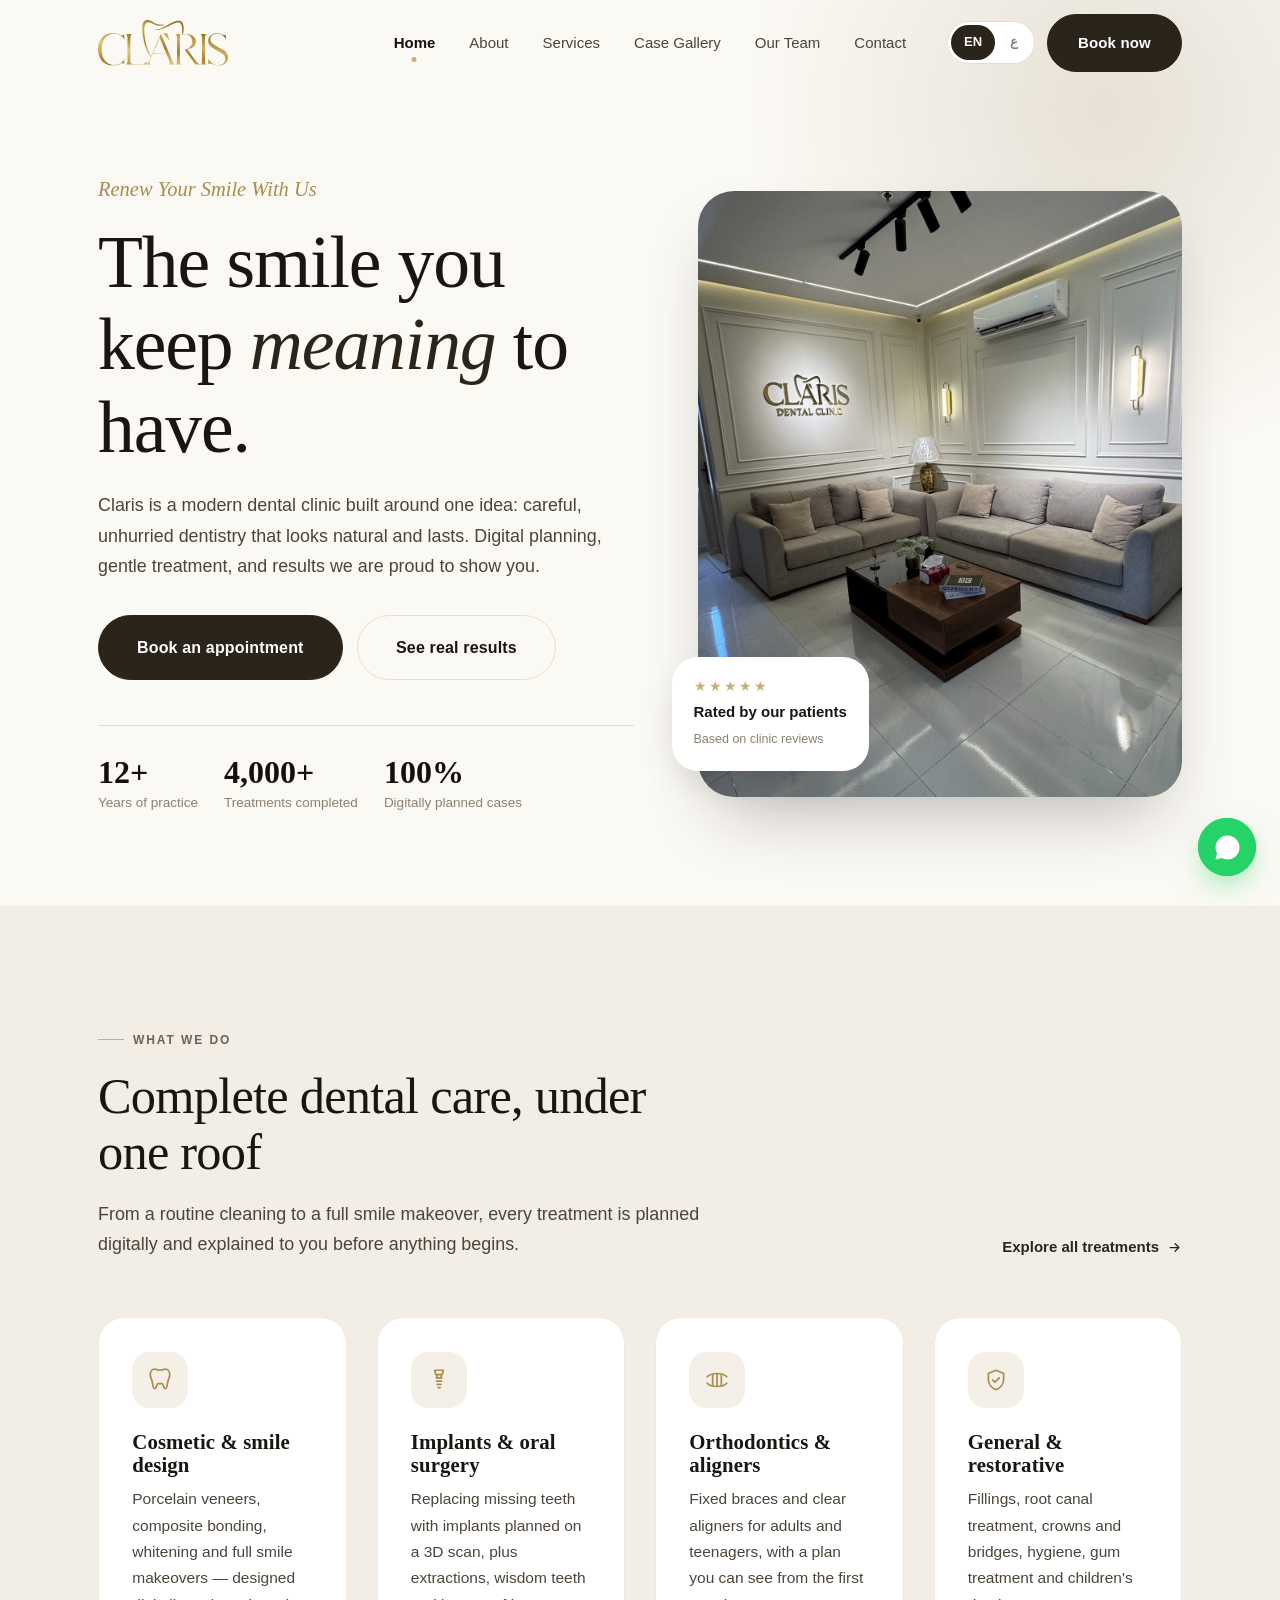
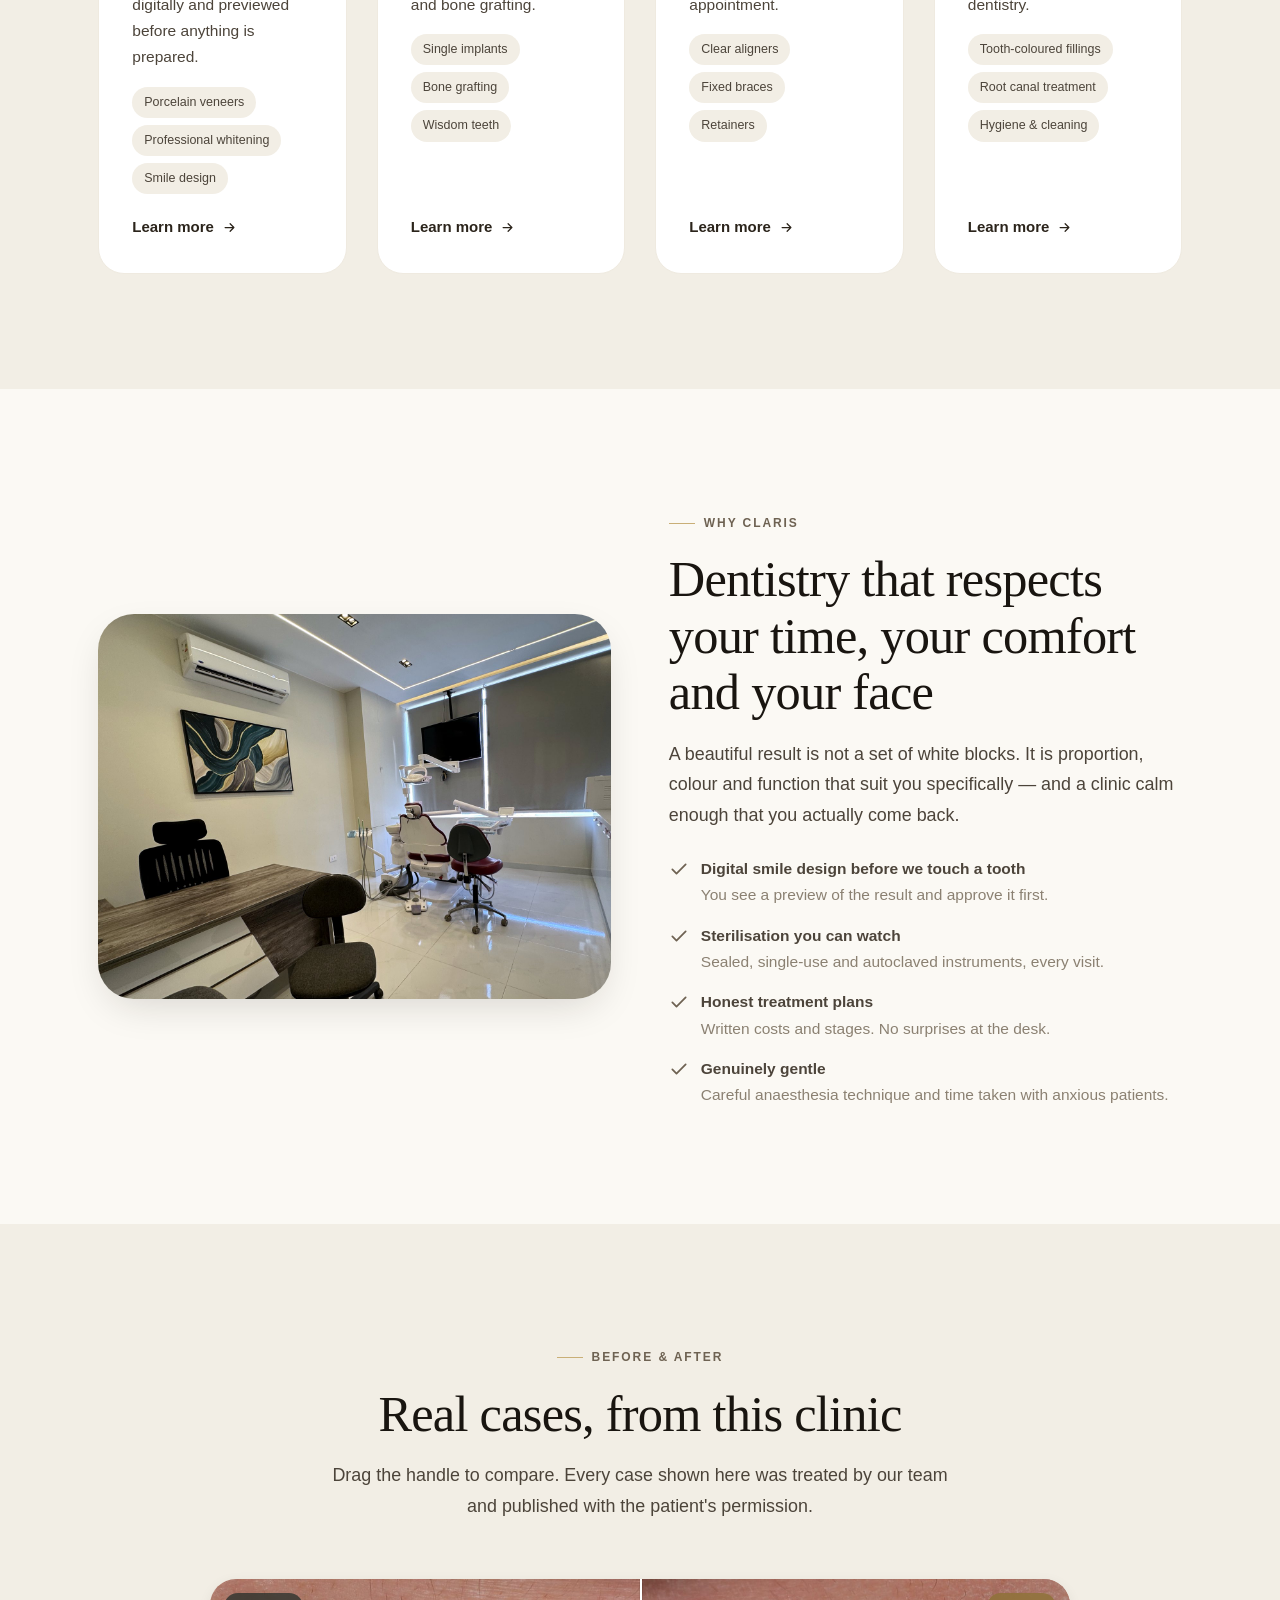
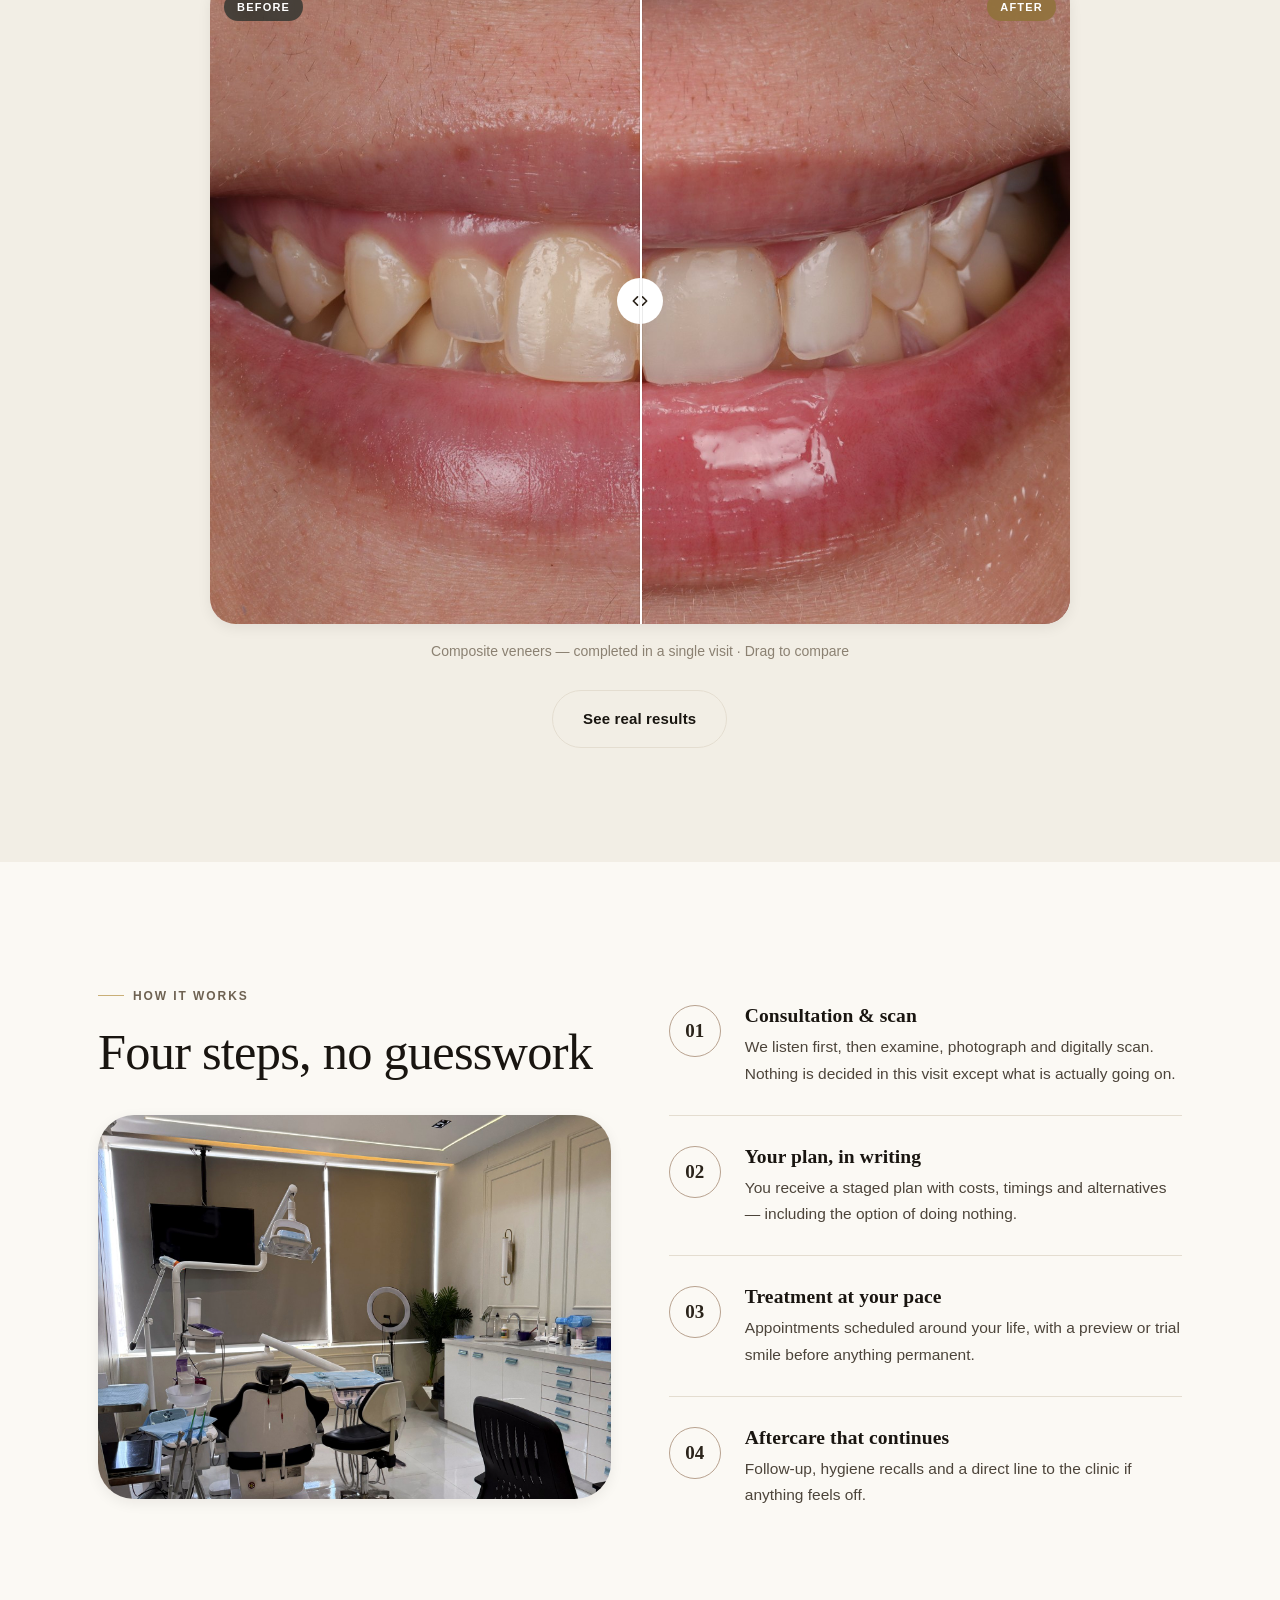
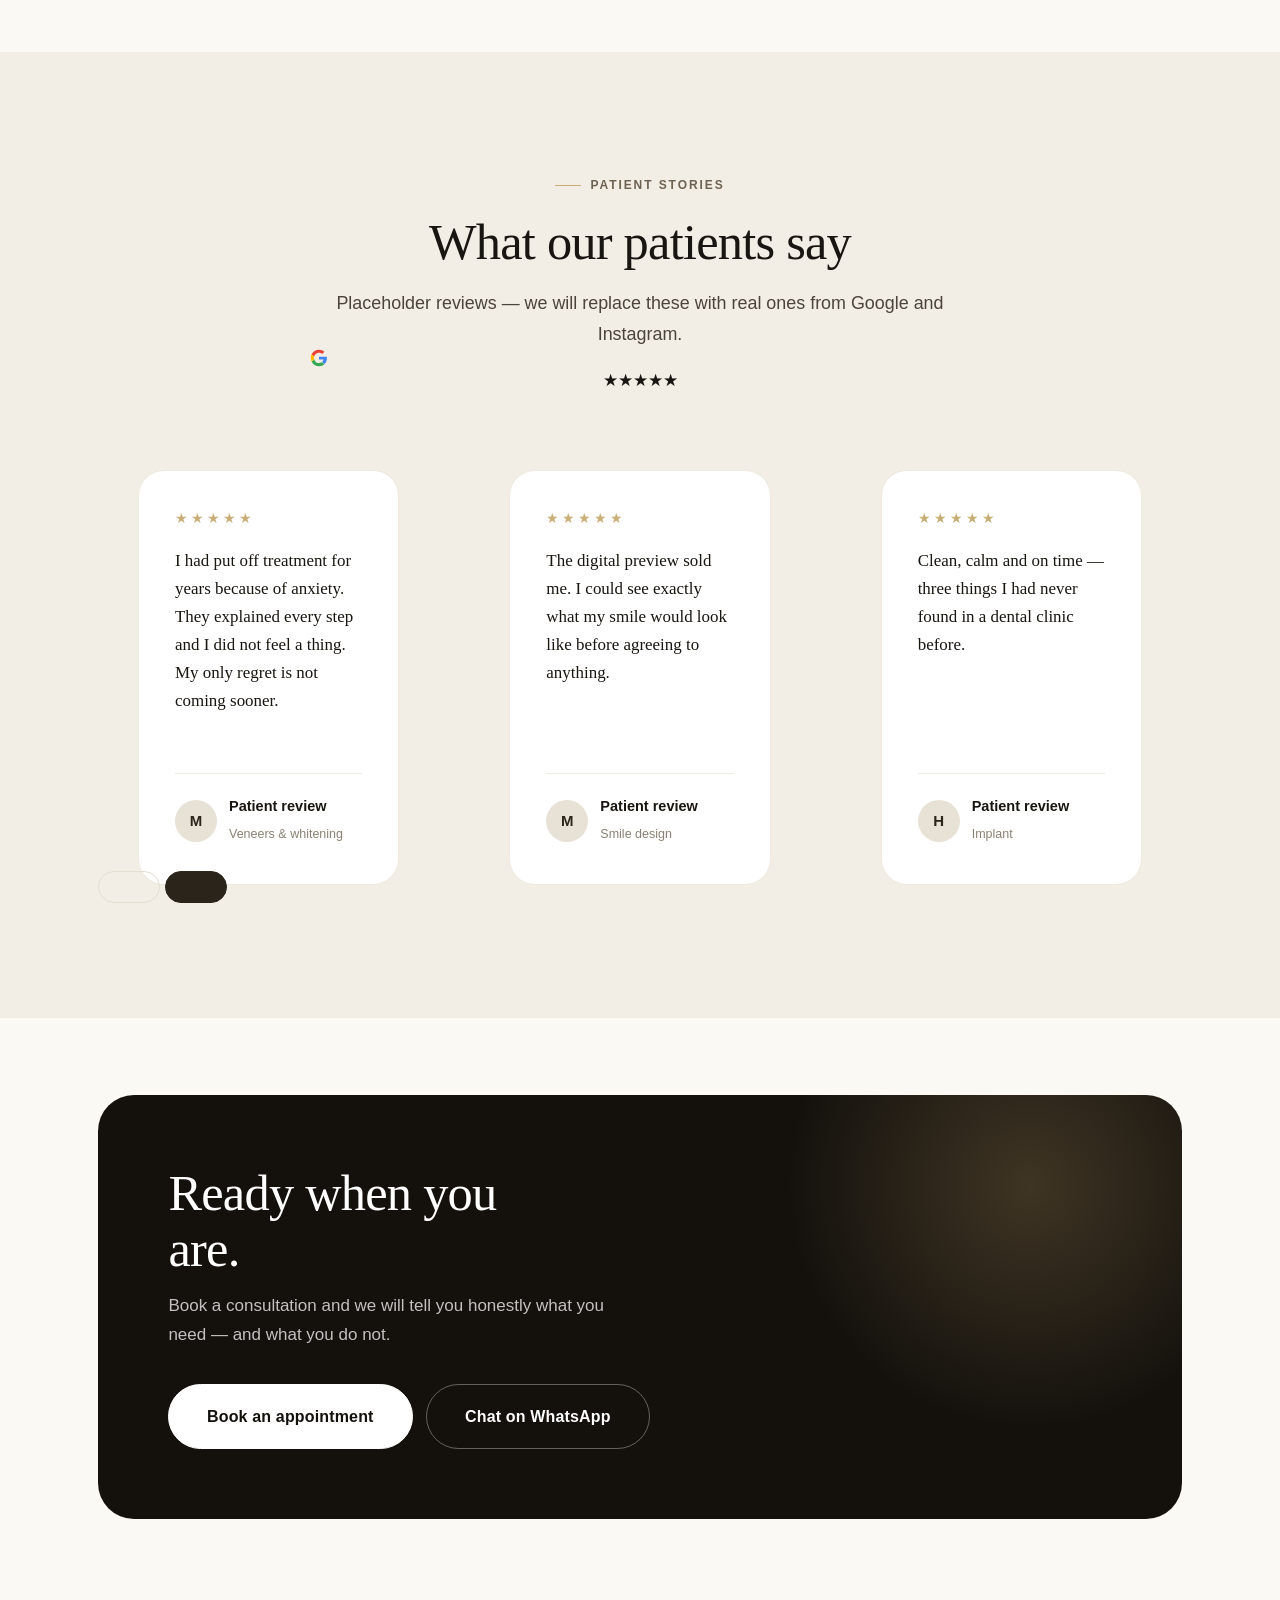
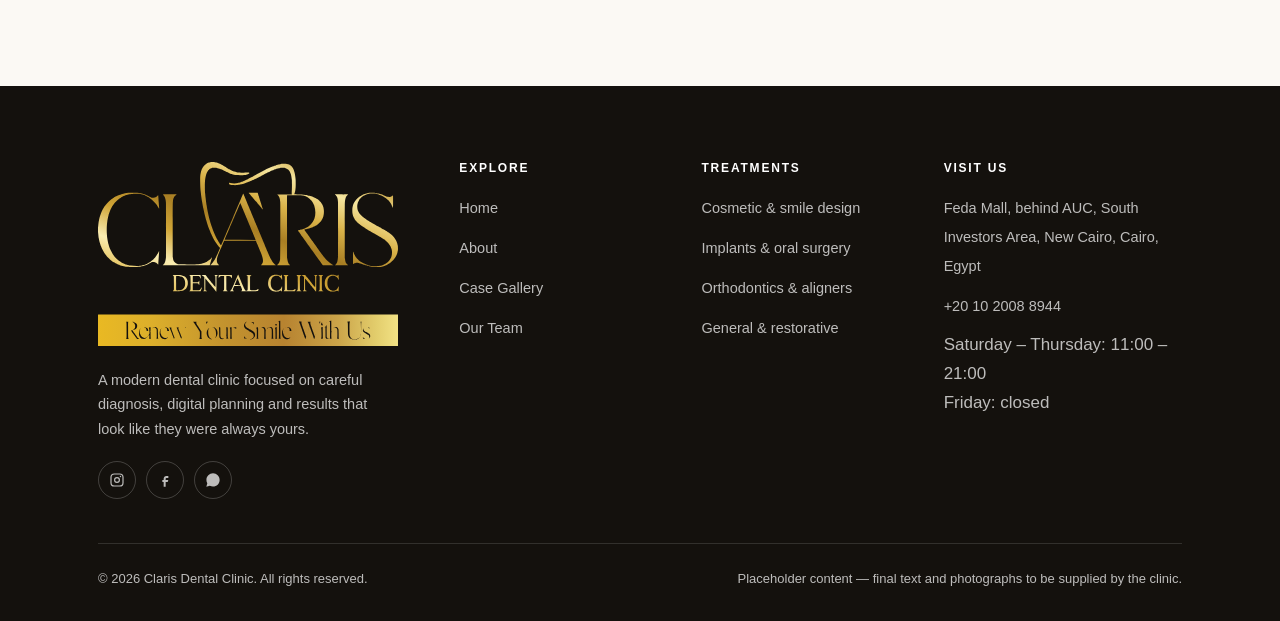
==== commit bf2872bb: "Add files via upload" ====
--- a/index.html
+++ b/index.html
@@ -13,6 +13,36 @@
 <link rel="preconnect" href="https://fonts.googleapis.com">
 <link rel="preconnect" href="https://fonts.gstatic.com" crossorigin>
 <link href="https://fonts.googleapis.com/css2?family=Bodoni+Moda:ital,opsz,wght@0,6..96,400..700;1,6..96,400..600&family=IBM+Plex+Sans+Arabic:wght@300;400;500;600;700&family=Inter:wght@300..700&family=Reem+Kufi:wght@400..700&display=swap" rel="stylesheet">
+<script type="application/ld+json">
+{
+ "@context": "https://schema.org",
+ "@type": "Dentist",
+ "name": "Claris Dental Clinic",
+ "alternateName": "عيادة كلاريس لطب الأسنان",
+ "slogan": "Renew Your Smile With Us",
+ "url": "https://clarisclinic.github.io/claris-dental/",
+ "image": "https://clarisclinic.github.io/claris-dental/assets/img/clinic/hero.jpg",
+ "logo": "https://clarisclinic.github.io/claris-dental/assets/img/logo.svg",
+ "telephone": "+201020088944",
+ "address": {
+  "@type": "PostalAddress",
+  "streetAddress": "Feda Mall, behind AUC, South Investors Area",
+  "addressLocality": "New Cairo",
+  "addressRegion": "Cairo",
+  "addressCountry": "EG"
+ },
+ "geo": {
+  "@type": "GeoCoordinates",
+  "latitude": 30.003539,
+  "longitude": 31.500034
+ },
+ "hasMap": "https://maps.app.goo.gl/VZRF8v6L4K2E1ky66",
+ "sameAs": [
+  "https://www.instagram.com/claris_dental_clinic",
+  "https://www.facebook.com/profile.php?id=61573920159400"
+ ]
+}
+</script>
 <link rel="stylesheet" href="assets/css/style.css">
 </head>
 <body data-page="index.html">
@@ -162,18 +192,24 @@
   </div>
 </section>
 
-<!-- ================= TESTIMONIALS ================= -->
+<!-- ================= REVIEWS (real, from Google) ================= -->
 <section class="section section--alt">
   <div class="container">
     <div class="shead shead--center reveal">
       <p class="eyebrow" data-i18n="home.testi.eyebrow"></p>
       <h2 class="h2" data-i18n="home.testi.title"></h2>
       <p class="lead" data-i18n="home.testi.lead"></p>
+      <div class="rating">
+        <span class="rating__g"><svg viewBox="0 0 48 48" width="18" height="18" aria-hidden="true"><path fill="#4285F4" d="M45.1 24.5c0-1.6-.1-2.8-.4-4H24v7.3h12.1c-.2 2-1.6 5-4.5 7l6.9 5.3c4.1-3.8 6.6-9.4 6.6-15.6z"/><path fill="#34A853" d="M24 46c5.9 0 10.9-2 14.5-5.3l-6.9-5.3c-1.9 1.3-4.4 2.2-7.6 2.2-5.8 0-10.7-3.8-12.5-9.700l-7.2 5.5C7.9 40.8 15.3 46 24 46z"/><path fill="#FBBC05" d="M11.5 27.9c-.5-1.4-.8-2.8-.8-4.4s.3-3 .7-4.4l-7.2-5.6C2.8 16.6 2 20.2 2 23.5s.8 6.9 2.3 10z"/><path fill="#EA4335" d="M24 10.1c4.1 0 6.9 1.8 8.5 3.3l6.2-6C34.9 3.9 29.9 2 24 2 15.3 2 7.9 7.2 4.3 14l7.2 5.6C13.3 13.9 18.2 10.1 24 10.1z"/></svg></span>
+        <b class="rating__score" data-i18n="home.testi.score"></b>
+        <span class="rating__stars">★★★★★</span>
+        <span class="rating__count" data-i18n="home.testi.count"></span>
+      </div>
     </div>
     <div class="grid g-3">
       <blockquote class="quote reveal" data-d="1">
         <div class="stars">★★★★★</div><p data-i18n="home.testi.q1"></p>
-        <footer><span class="avatar">A</span><span><cite data-i18n="home.testi.n1"></cite><small data-i18n="home.testi.r1"></small></span></footer>
+        <footer><span class="avatar">M</span><span><cite data-i18n="home.testi.n1"></cite><small data-i18n="home.testi.r1"></small></span></footer>
       </blockquote>
       <blockquote class="quote reveal" data-d="2">
         <div class="stars">★★★★★</div><p data-i18n="home.testi.q2"></p>
@@ -181,8 +217,12 @@
       </blockquote>
       <blockquote class="quote reveal" data-d="3">
         <div class="stars">★★★★★</div><p data-i18n="home.testi.q3"></p>
-        <footer><span class="avatar">S</span><span><cite data-i18n="home.testi.n3"></cite><small data-i18n="home.testi.r3"></small></span></footer>
+        <footer><span class="avatar">H</span><span><cite data-i18n="home.testi.n3"></cite><small data-i18n="home.testi.r3"></small></span></footer>
       </blockquote>
+    </div>
+    <div class="reviews__cta reveal">
+      <a href="#" data-href="reviews" class="btn btn--ghost"><span data-i18n="home.testi.readAll"></span></a>
+      <a href="#" data-href="review" class="btn"><span data-i18n="home.testi.leave"></span></a>
     </div>
   </div>
 </section>
--- a/assets/css/style.css
+++ b/assets/css/style.css
@@ -74,6 +74,8 @@
 p{margin:0;}
 ul{margin:0;padding:0;list-style:none;}
 ::selection{background:var(--brand-100);color:var(--brand-900);}
+/* author styles otherwise beat the browser's [hidden] rule */
+[hidden]{display:none!important;}
 
 /* Arabic / RTL typography swap */
 [dir="rtl"] body{font-family:var(--font-body-ar);line-height:1.85;}
@@ -188,6 +190,7 @@
   width:5px;height:5px;border-radius:50%;background:var(--accent-500);
 }
 .header__actions{display:flex;align-items:center;gap:12px;flex:none;position:relative;z-index:3;}
+.nav__cta{display:none;}
 
 .lang{
   display:inline-flex;align-items:center;background:var(--surface);border:1px solid var(--line);
@@ -219,6 +222,14 @@
   .nav a{padding:15px 18px;font-size:19px;border-radius:14px;}
   .nav a.is-active::after{display:none;}
   .nav a.is-active{background:var(--brand-50);}
+  /* the header's Book button is hidden on small screens, so the drawer carries
+     it. .nav a out-specifies .btn, so the button's own colours are restated. */
+  .nav a.nav__cta{
+    display:inline-flex;justify-content:center;margin-top:22px;
+    padding:17px 26px;font-size:16px;font-weight:600;
+    background:var(--brand-700);color:#fff;border-radius:100px;
+  }
+  .nav a.nav__cta:hover{background:var(--brand-900);color:#fff;}
   .header__cta{display:none;}
 }
 .nav-scrim{position:fixed;inset:0;background:rgba(10,32,29,.42);backdrop-filter:blur(3px);opacity:0;visibility:hidden;transition:.4s;z-index:80;}
@@ -528,3 +539,98 @@
 /* headings need a touch more weight in a didone at small sizes */
 .card h3,.step h3,.member h3,.case h3{font-weight:600;letter-spacing:.005em;}
 .quote p{font-size:1.06rem;line-height:1.65;}
+
+/* ==========================  MAP  ======================================== */
+.map{
+  margin-top:32px;border-radius:var(--r-lg);overflow:hidden;aspect-ratio:16/10;
+  border:1px solid var(--line);background:var(--surface-2);box-shadow:var(--shadow-sm);
+}
+.map iframe{width:100%;height:100%;border:0;display:block;}
+
+
+/* ==========================  TOUCH / SMALL SCREENS  ====================== */
+/* Reclaim vertical space — 86px of fixed header is a lot on a phone. */
+@media(max-width:1040px){ :root{ --header-h:74px; } }
+
+/* iOS zooms the whole page whenever a focused field is under 16px. */
+@media(max-width:820px){
+  .field input,.field select,.field textarea{ font-size:16px; }
+}
+
+/* Anything you tap with a thumb needs roughly 44px. These are all links and
+   buttons that were rendering between 16px and 40px tall. */
+@media(hover:none){
+  .footer li a{ display:inline-block; padding-block:10px; }
+  .footer li+li{ margin-top:4px; }
+  .social a{ width:44px; height:44px; }
+  .lang button{ min-width:46px; min-height:40px; }
+  .link-arrow{ padding-block:10px; }
+  .info a,.info span{ display:inline-block; padding-block:9px; }
+  .info__ic{ margin-top:4px; }
+  .brand{ padding-block:5px; }
+  .nav a{ display:flex; align-items:center; min-height:50px; }
+  .faq summary{ padding-block:20px; }
+  .card__list li{ padding:7px 13px; }
+  .crumb a{ display:inline-block; padding-block:9px; }
+}
+html{ -webkit-tap-highlight-color:rgba(169,140,79,.16); }
+
+/* Keep the WhatsApp button clear of the home indicator on notched phones. */
+.wa{
+  inset-block-end:calc(24px + env(safe-area-inset-bottom,0px));
+  inset-inline-end:calc(24px + env(safe-area-inset-right,0px));
+}
+@media(max-width:520px){
+  .wa{ width:54px; height:54px; }
+  .wa svg{ width:27px; height:27px; }
+  .hero__badge{ position:static; margin-top:-30px; margin-inline:14px; max-width:none; }
+}
+
+/* A full-bleed map swallows the scroll gesture on a phone. Hold it inert
+   until it is deliberately tapped. Pointer devices are unaffected. */
+.map{ position:relative; }
+.map iframe{ pointer-events:none; }
+.map.is-live iframe{ pointer-events:auto; }
+.map__tap{
+  position:absolute; inset:0; width:100%; border:0; background:transparent;
+  cursor:pointer; display:grid; align-content:end; justify-items:center; padding-bottom:14px;
+}
+.map__tap span{
+  background:rgba(20,17,13,.74); color:#fff; font-size:12.5px; line-height:1;
+  padding:9px 16px; border-radius:100px; backdrop-filter:blur(6px);
+}
+.map.is-live .map__tap{ display:none; }
+@media(hover:hover){ .map iframe{ pointer-events:auto; } .map__tap{ display:none; } }
+
+
+/* ==========================  TEAM CARDS  ================================= */
+.team-grid{align-items:start;}
+.member .quals{
+  font-size:12.5px;line-height:1.5;color:var(--muted);margin-top:7px;
+  max-width:30ch;margin-inline:auto;
+}
+/* Dr Adel has no credentials line yet. Reserve the space rather than hiding
+   it, or his biography sits higher than everyone else's. */
+.member .quals{min-height:3em;}
+.member .bio{margin-top:12px;max-width:34ch;margin-inline:auto;}
+[dir="rtl"] .member .quals{font-size:13px;}
+@media(max-width:980px){
+  .member .quals,.member .bio{max-width:38ch;}
+}
+/* One per row makes each portrait enormous on a phone — keep two. */
+@media(max-width:620px){
+  .team-grid{grid-template-columns:1fr 1fr;gap:18px 14px;}
+  .team-grid .member h3{font-size:1.02rem;}
+  .team-grid .member .role{font-size:12px;}
+  .team-grid .member .quals{font-size:11.5px;min-height:0;}
+  .team-grid .member .bio{font-size:13px;}
+}
+
+
+/* A single case stands alone rather than sitting in a grid of one. */
+.case--solo{max-width:900px;margin-inline:auto;}
+.case--solo .case__body{padding:26px clamp(24px,3vw,38px) 32px;}
+.case--solo h3{font-size:clamp(1.25rem,2vw,1.5rem);}
+.case--solo p{font-size:15.5px;}
+.case__by{margin-top:14px;font-size:13.5px;color:var(--muted);}
+.case__by b{color:var(--ink-2);font-weight:600;}
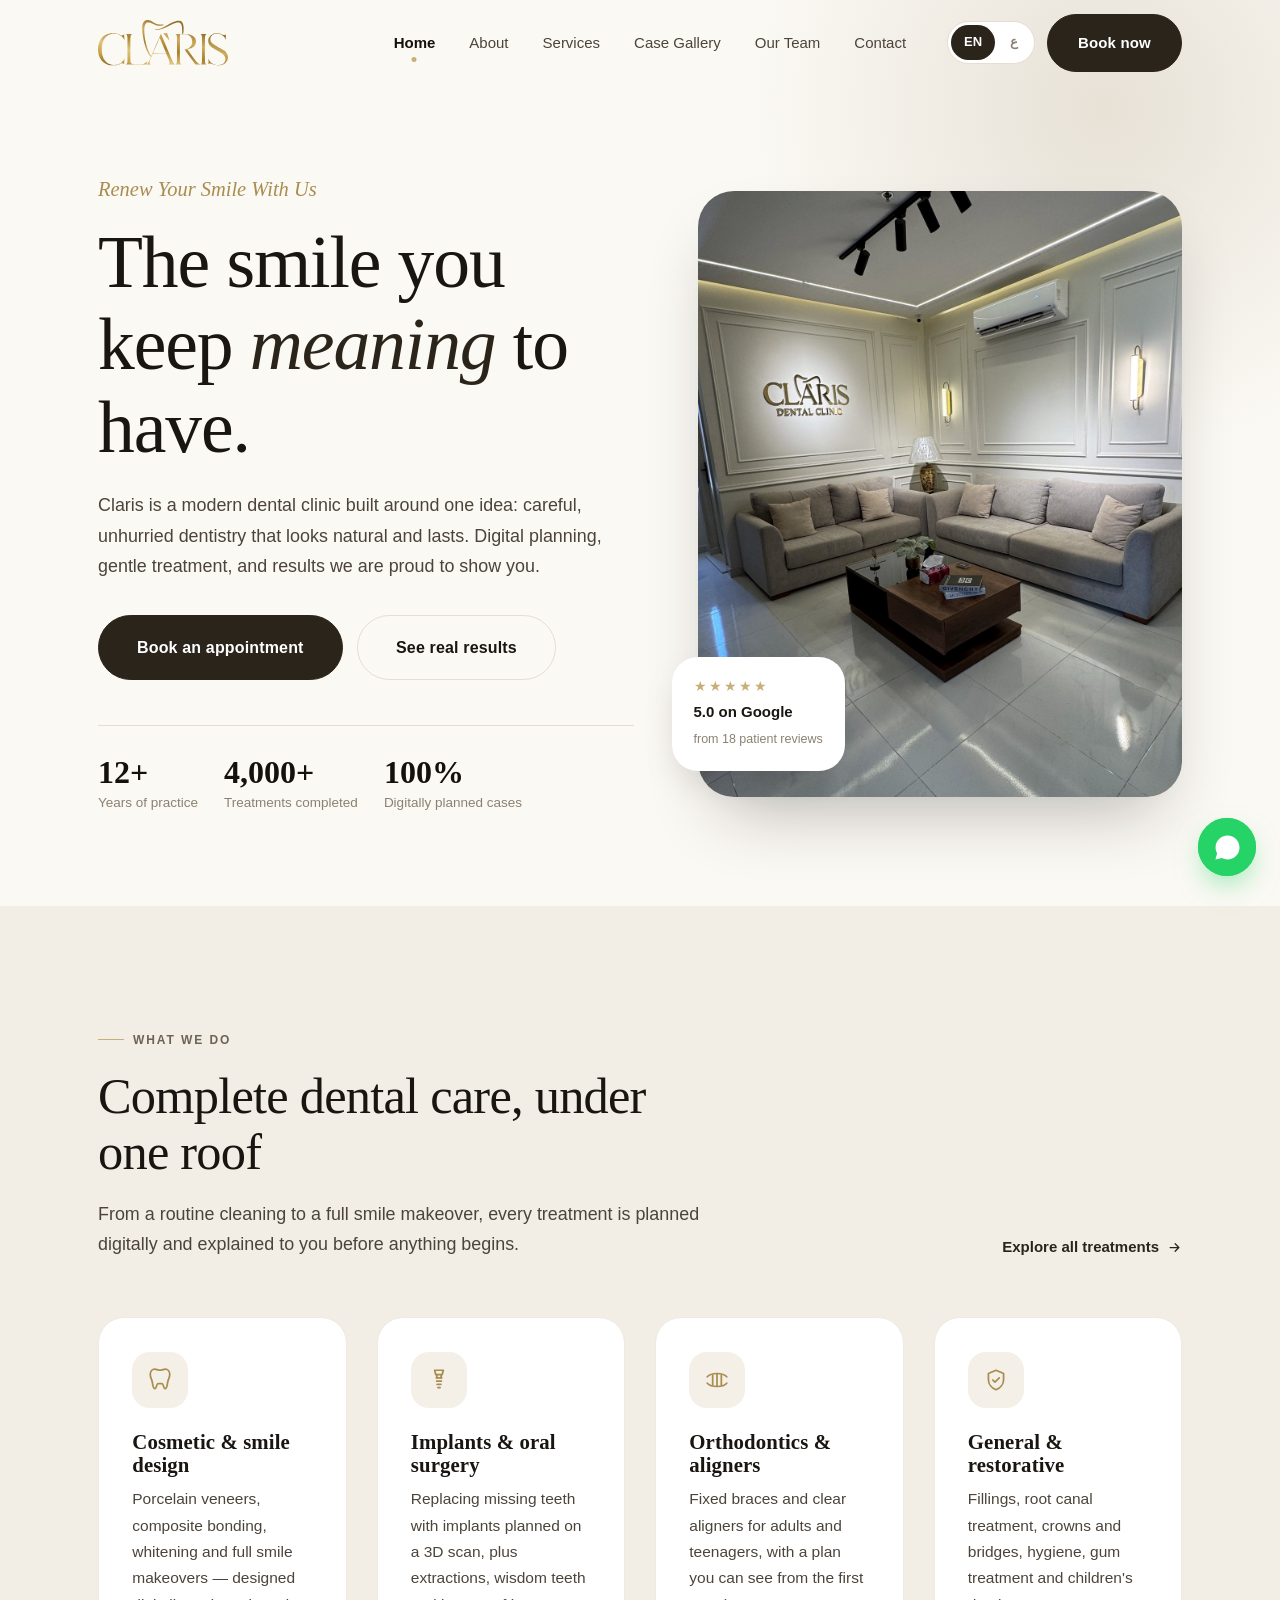
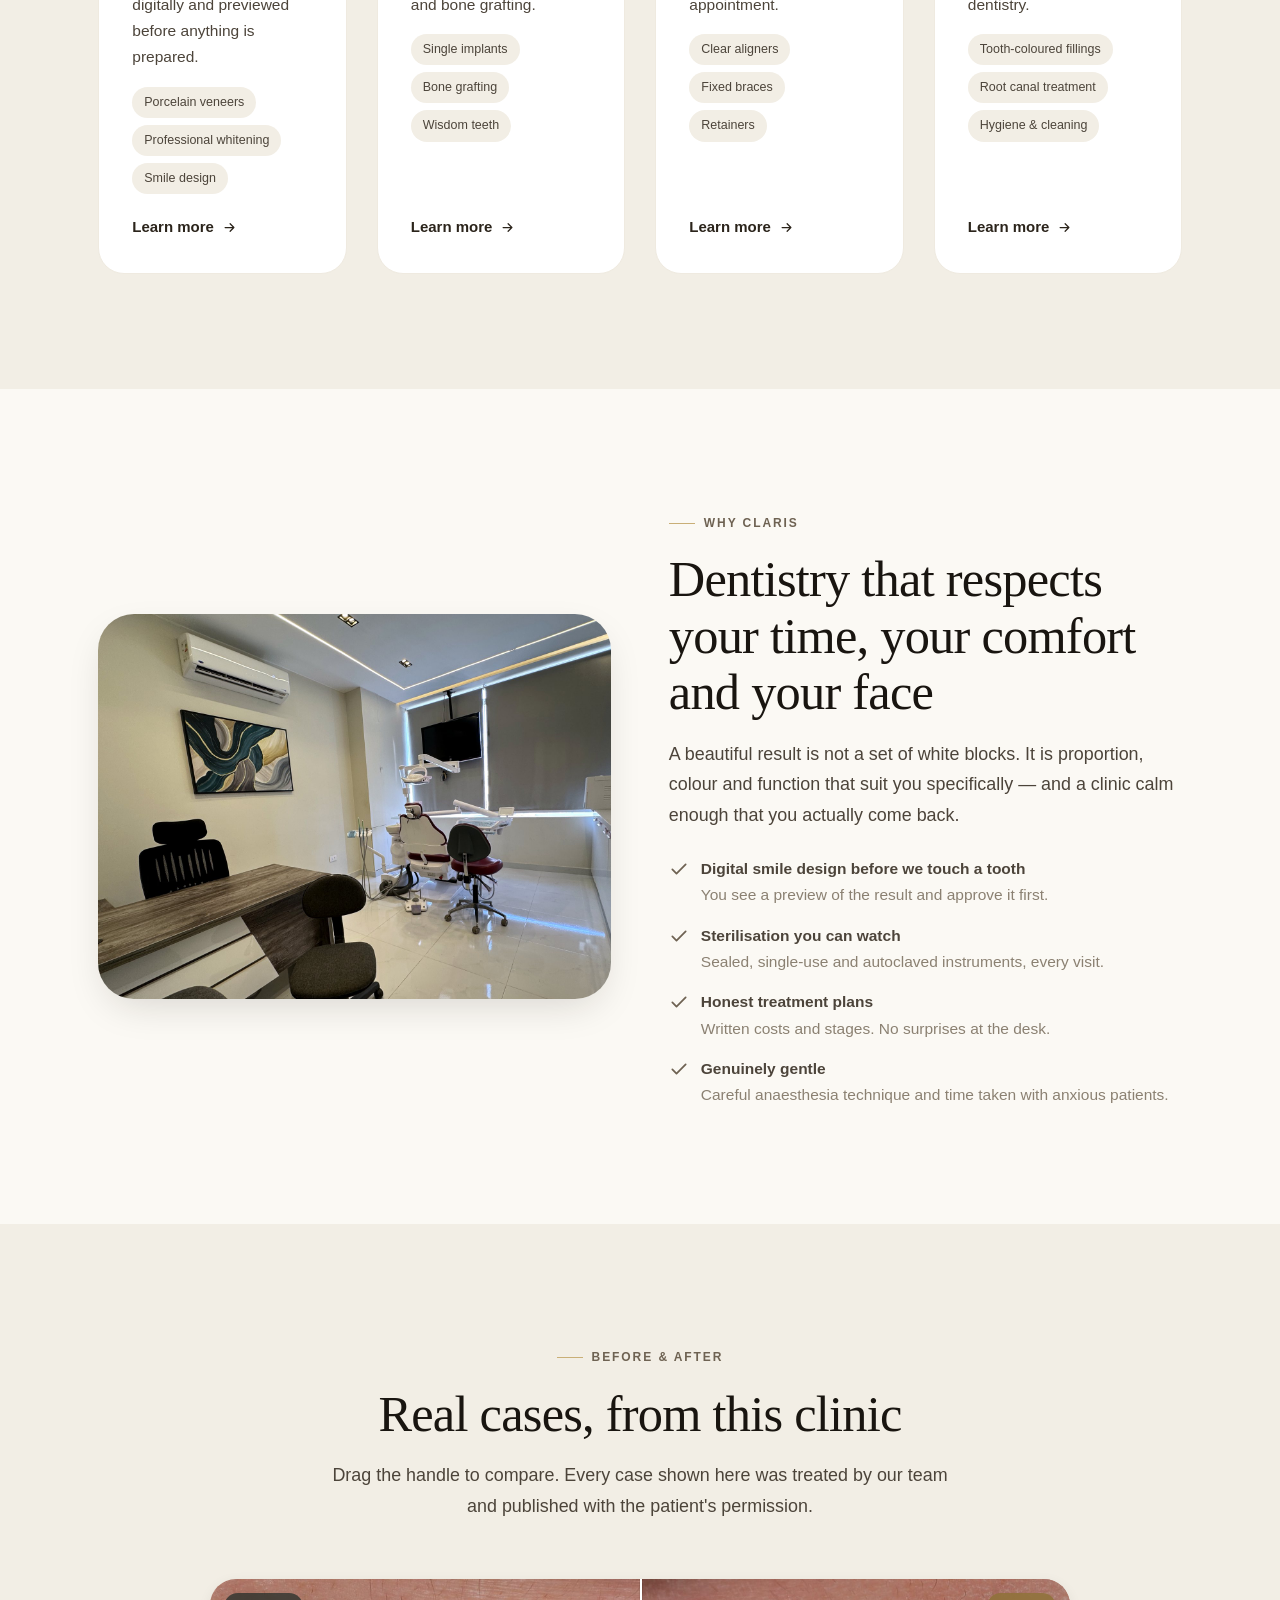
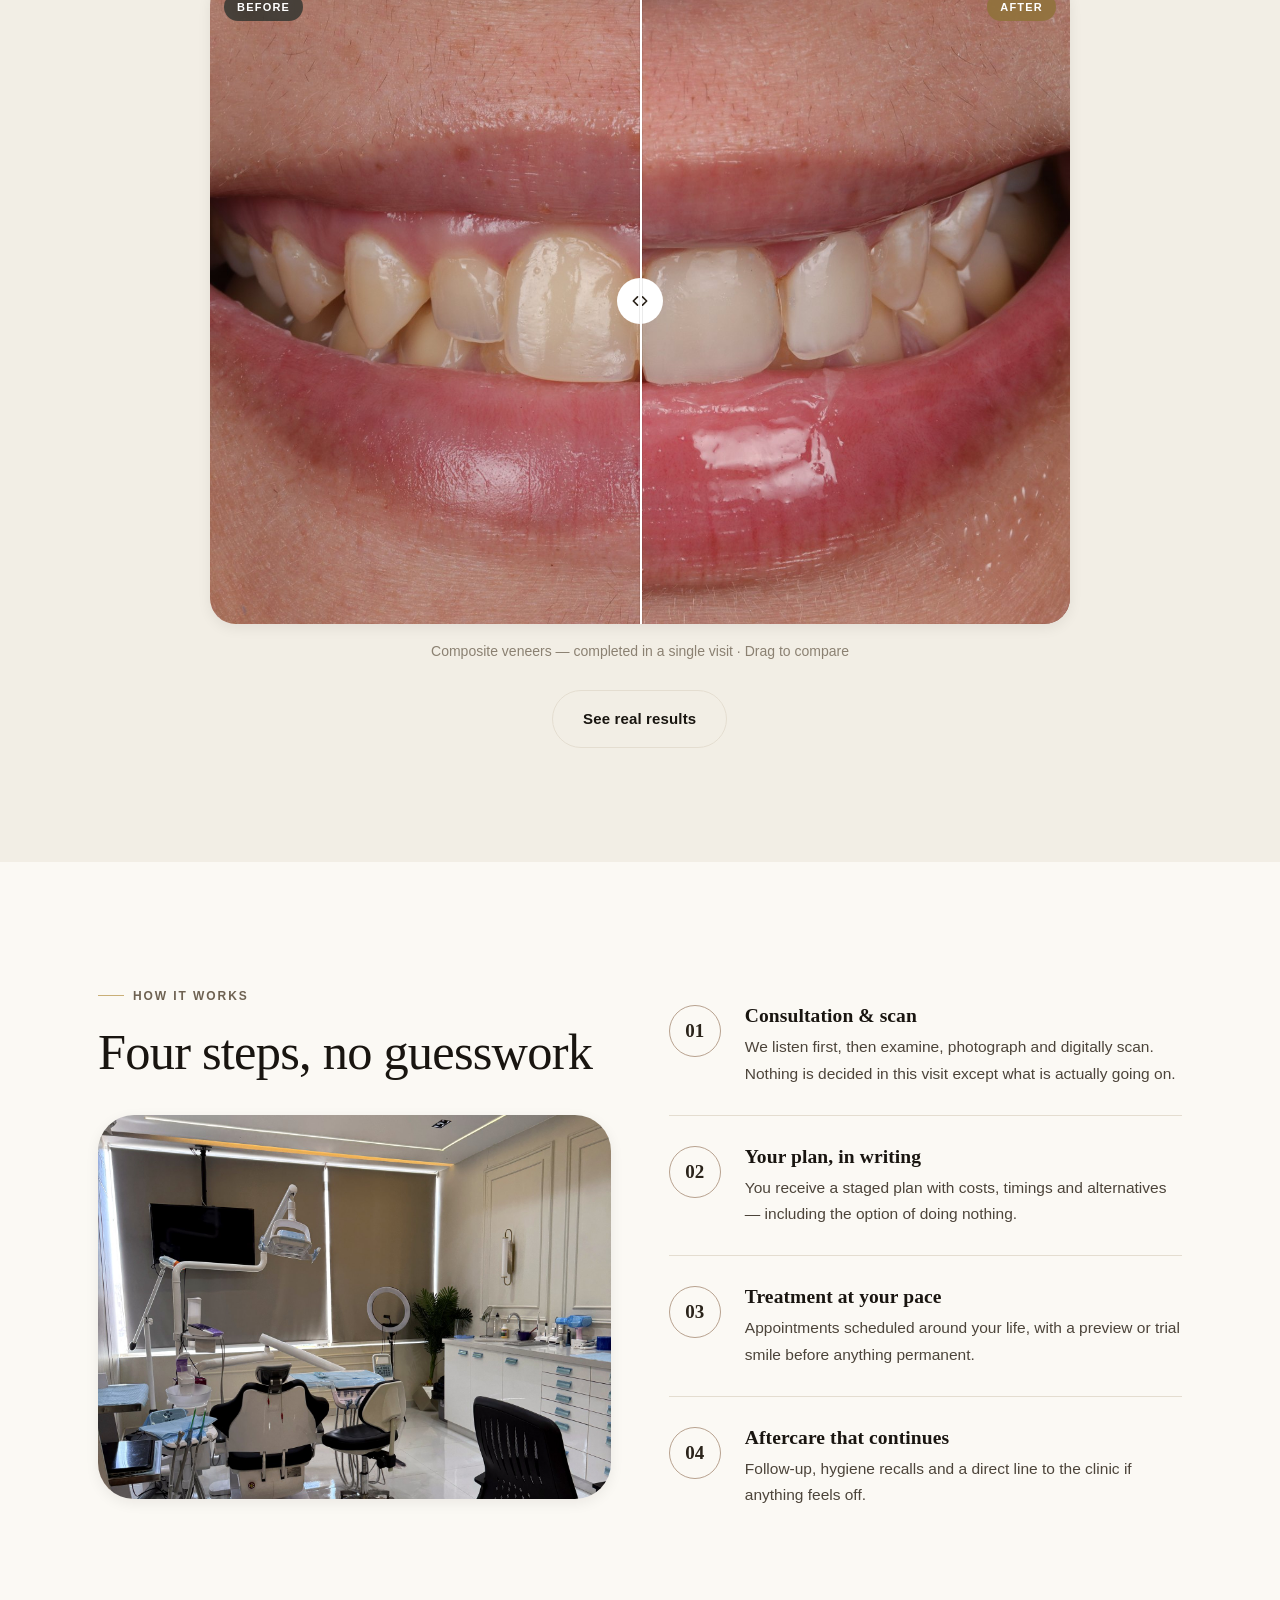
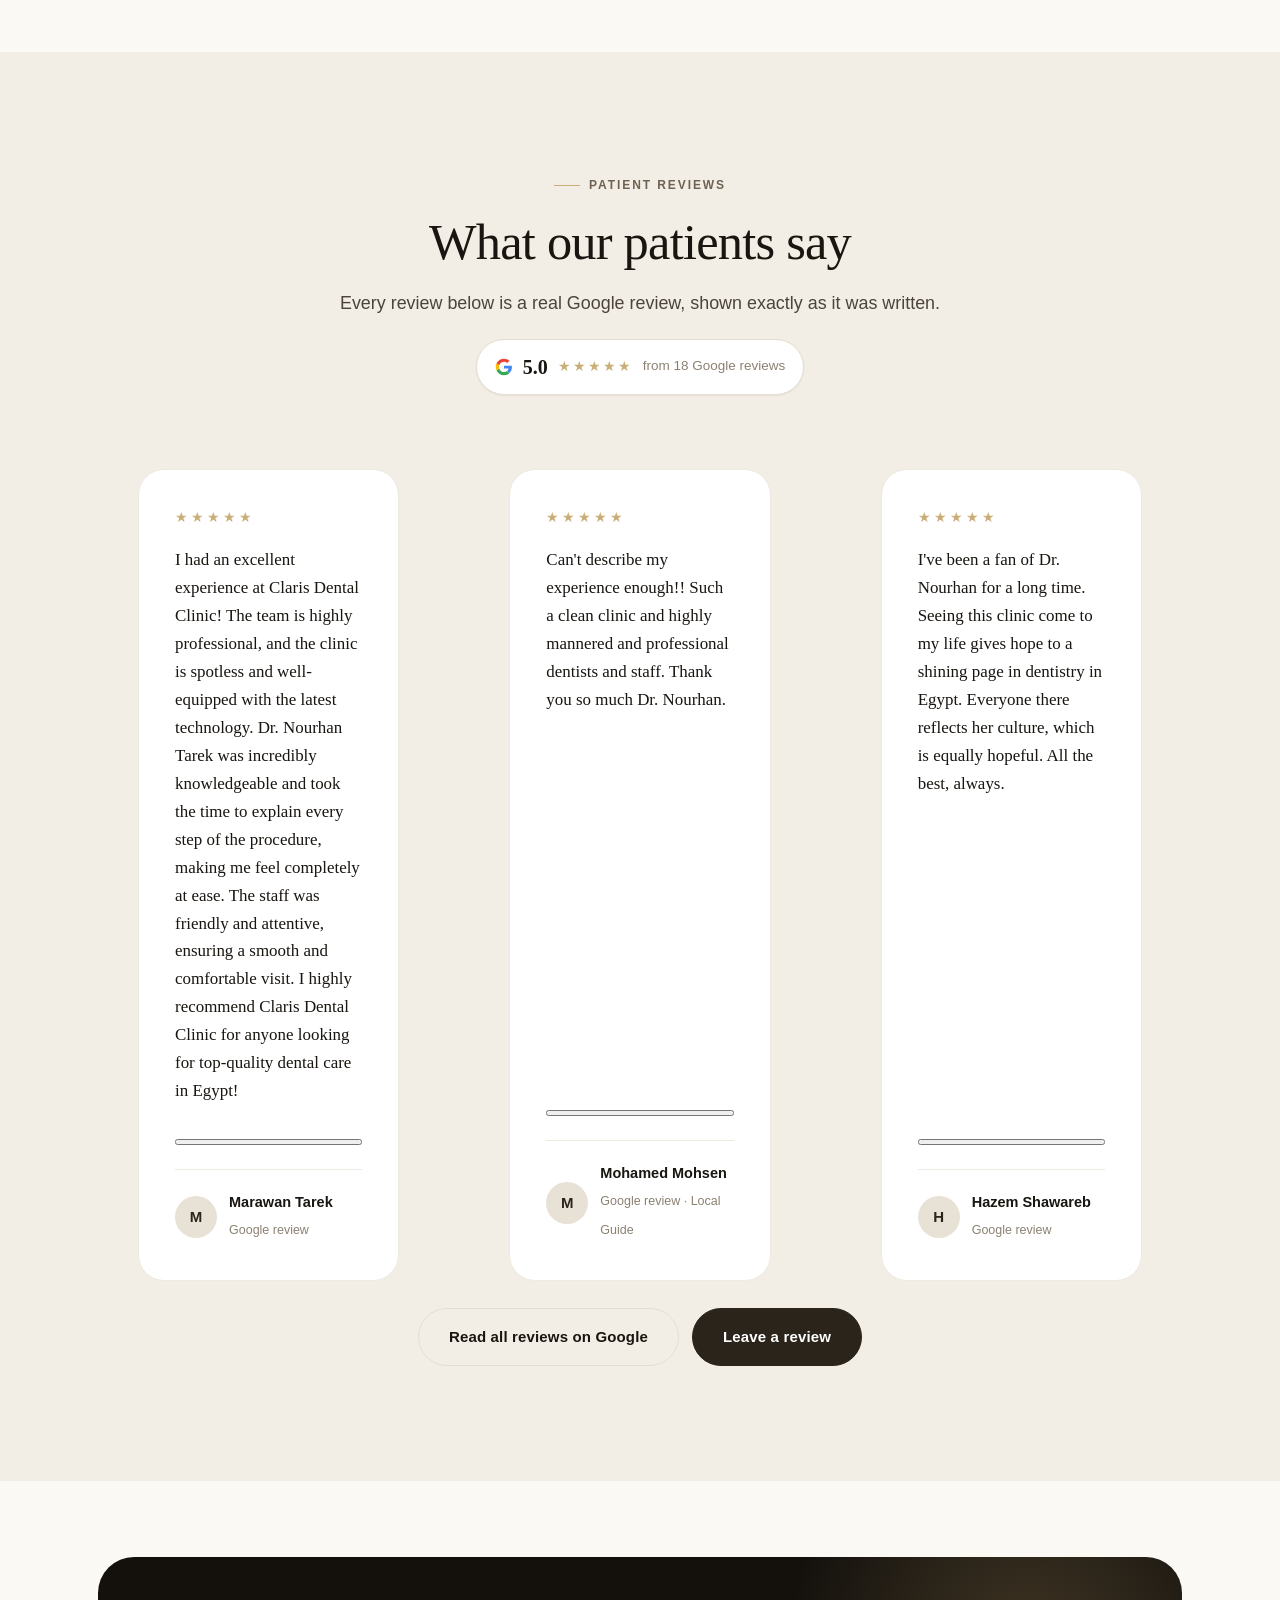
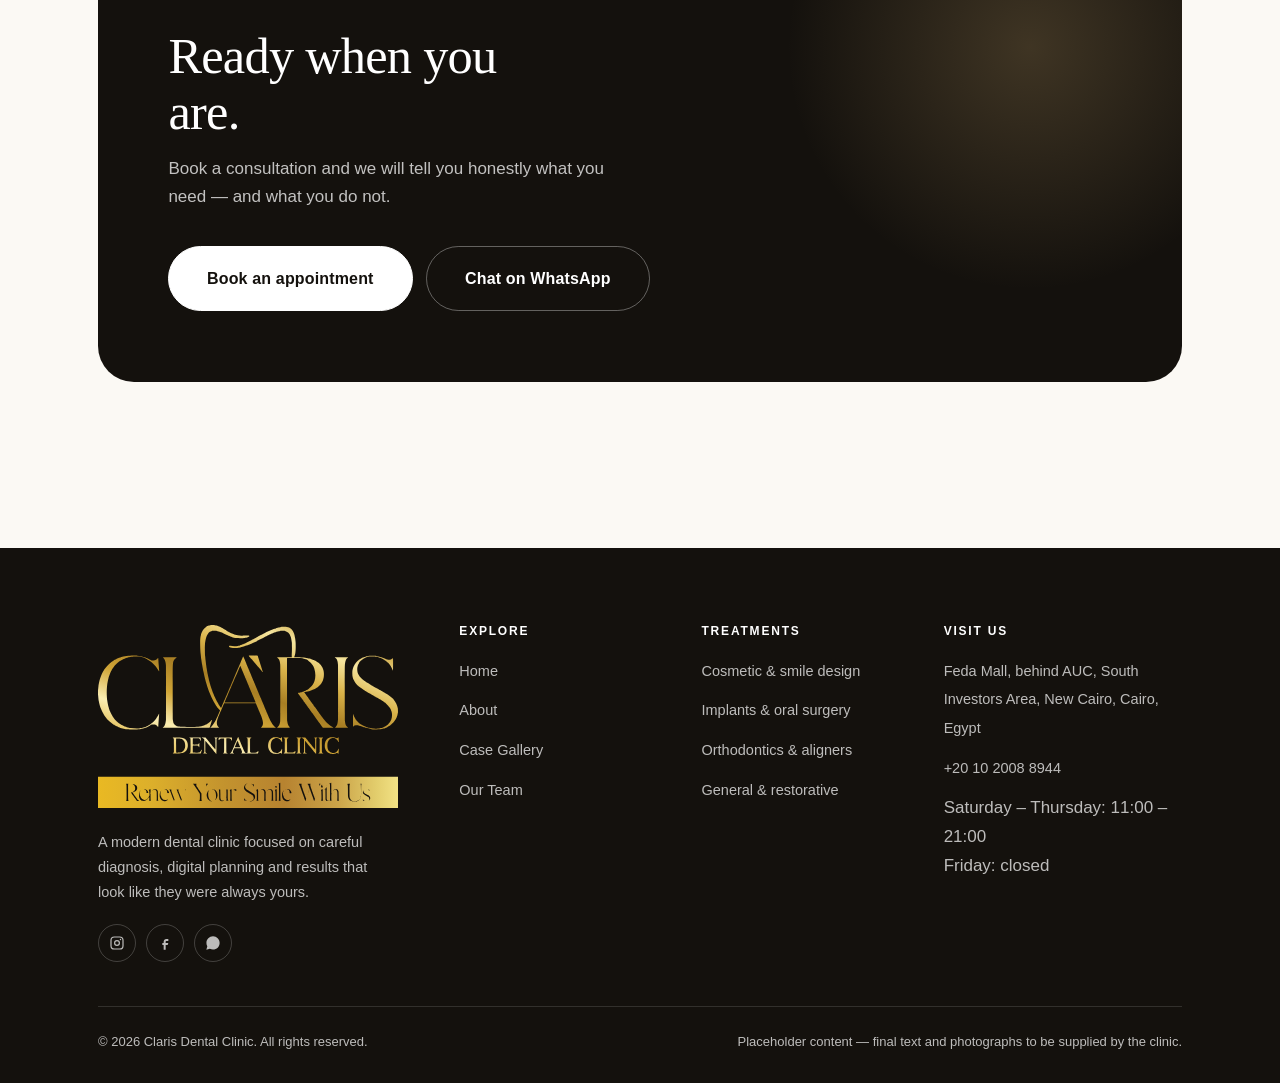
==== commit e38bb90a: "Add files via upload" ====
--- a/index.html
+++ b/index.html
@@ -206,17 +206,20 @@
         <span class="rating__count" data-i18n="home.testi.count"></span>
       </div>
     </div>
-    <div class="grid g-3">
+    <div class="grid g-3 reviews-grid">
       <blockquote class="quote reveal" data-d="1">
         <div class="stars">★★★★★</div><p data-i18n="home.testi.q1"></p>
+        <button type="button" class="quote__more" data-i18n-attr="data-more:common.more;data-less:common.less"></button>
         <footer><span class="avatar">M</span><span><cite data-i18n="home.testi.n1"></cite><small data-i18n="home.testi.r1"></small></span></footer>
       </blockquote>
       <blockquote class="quote reveal" data-d="2">
         <div class="stars">★★★★★</div><p data-i18n="home.testi.q2"></p>
+        <button type="button" class="quote__more" data-i18n-attr="data-more:common.more;data-less:common.less"></button>
         <footer><span class="avatar">M</span><span><cite data-i18n="home.testi.n2"></cite><small data-i18n="home.testi.r2"></small></span></footer>
       </blockquote>
       <blockquote class="quote reveal" data-d="3">
         <div class="stars">★★★★★</div><p data-i18n="home.testi.q3"></p>
+        <button type="button" class="quote__more" data-i18n-attr="data-more:common.more;data-less:common.less"></button>
         <footer><span class="avatar">H</span><span><cite data-i18n="home.testi.n3"></cite><small data-i18n="home.testi.r3"></small></span></footer>
       </blockquote>
     </div>
--- a/assets/css/style.css
+++ b/assets/css/style.css
@@ -634,3 +634,27 @@
 .case--solo p{font-size:15.5px;}
 .case__by{margin-top:14px;font-size:13.5px;color:var(--muted);}
 .case__by b{color:var(--ink-2);font-weight:600;}
+
+
+/* ==========================  GOOGLE RATING  ============================== */
+.rating{
+  display:inline-flex;align-items:center;gap:10px;margin-top:20px;padding:10px 18px;
+  background:var(--surface);border:1px solid var(--line);border-radius:100px;box-shadow:var(--shadow-xs);
+}
+.rating__g{display:flex;}
+.rating__score{font-family:var(--font-display);font-size:1.25rem;font-weight:600;color:var(--ink);}
+[dir="rtl"] .rating__score{font-family:var(--font-body-ar);}
+.rating__stars{color:var(--accent-500);letter-spacing:2px;font-size:14px;}
+.rating__count{font-size:13.5px;color:var(--muted);}
+@media(max-width:520px){
+  .rating{flex-wrap:wrap;justify-content:center;border-radius:var(--r);}
+  .rating__count{width:100%;text-align:center;}
+}
+.reviews__cta{display:flex;gap:13px;justify-content:center;flex-wrap:wrap;margin-top:clamp(28px,3.5vw,44px);}
+
+.review-nudge{
+  margin-top:28px;padding:22px 24px;border-radius:var(--r-lg);
+  background:var(--accent-50);border:1px solid var(--accent-200);
+}
+.review-nudge b{display:block;font-size:15.5px;margin-bottom:5px;}
+.review-nudge p{font-size:14.5px;color:var(--ink-2);margin-bottom:16px;max-width:42ch;}
